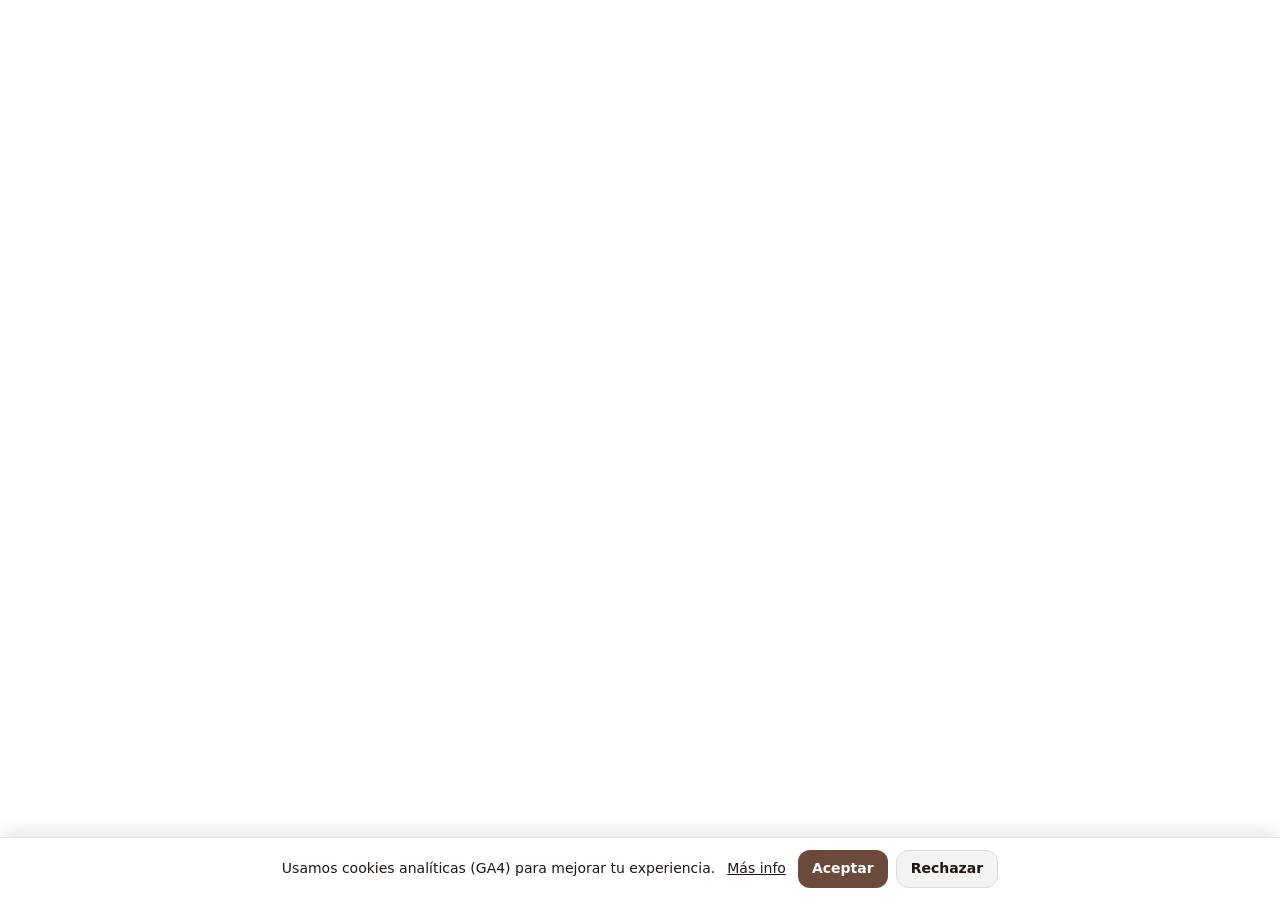
==== index.html @ db145abb "Updates" ====
<!doctype html>
<html lang="es">

<head>
  <!-- Google tag (gtag.js) + Consent Mode v2 -->
  <script>
    window.dataLayer = window.dataLayer || [];
    function gtag(){ dataLayer.push(arguments); }

    gtag('consent', 'default', {
      'ad_storage': 'denied',
      'analytics_storage': 'denied',
      'ad_user_data': 'denied',
      'ad_personalization': 'denied',
      'wait_for_update': 500
    });

    gtag('set', 'url_passthrough', true);
  </script>
  <script async src="https://www.googletagmanager.com/gtag/js?id=G-RWYJ8T2Q7V"></script>
  <script>
    gtag('js', new Date());
    gtag('config', 'G-RWYJ8T2Q7V', {
      send_page_view: true,
      debug_mode: location.hostname === 'localhost'
    });

    window.addEventListener('hashchange', () => {
      gtag('event', 'page_view', {
        page_location: location.href,
        page_title: document.title
      });
    });
  </script>

  <script src="/js/cookie-consent.js"></script>

  <script type="application/ld+json">
  {
    "@context": "https://schema.org",
    "@type": ["Organization","Person"],
    "name": "MarineraCode",
    "url": "https://marineracode.com/",
    "logo": "https://marineracode.com/logo-rectangular.png",
    "sameAs": ["https://github.com/hymako"],
    "contactPoint": [{
      "@type": "ContactPoint",
      "contactType": "customer support",
      "email": "castanocascales@gmail.com",
      "areaServed": "ES",
      "availableLanguage": ["es","en"]
    }]
  }
  </script>

  <meta charset="UTF-8" />
  <meta name="viewport" content="width=device-width, initial-scale=1" />
  <title>MarineraCode — Portfolio</title>
  <meta name="description" content="Desarrollo web y apps: landings, e-commerce, blog, eventos e inmobiliaria." />
  <meta name="theme-color" content="#A06848" />

  <!-- Favicon / PWA -->
   <link rel="canonical" href="https://marineracode.com/">
  <link rel="icon" type="image/png" sizes="32x32" href="/logo-512.png" />
  <link rel="icon" type="image/png" sizes="192x192" href="/logo-512.png" />
  <link rel="apple-touch-icon" href="/logo-512.png" />

  <!-- Open Graph -->
  <meta property="og:title" content="MarineraCode — Portfolio" />
  <meta property="og:description" content="Webs y apps modernas, con sabor murciano ;)" />
  <meta property="og:type" content="website" />
  <meta property="og:image" content="/logo-con-letras.png" />
  <meta name="twitter:card" content="summary_large_image">

  <!-- Si tenías una CSP <meta> que te rompía el HTTP, déjala fuera hasta tener HTTPS OK -->
  <link rel="preload" as="image" href="/logo-rectangular.png" />
  <script type="module" crossorigin src="/assets/index-DCSVmaI3.js"></script>
  <link rel="stylesheet" crossorigin href="/assets/index-uvWp-zcj.css">
</head>

<body class="bg-white text-neutral-900">
    <div id="root"></div>
    <div id="cookie-bar" style="
      position:fixed;left:0;right:0;bottom:0;z-index:9999;
      background:#fff; border-top:1px solid #ddd; padding:12px 16px;
      display:flex;gap:12px;justify-content:center;align-items:center;
      box-shadow:0 -6px 20px rgba(0,0,0,.06); font:14px/1.3 system-ui, sans-serif;">
      <span>Usamos cookies analíticas para mejorar tu experiencia.</span>
      <button id="cookie-accept" style="
        background:#6b4a3b;color:#fff;border:0;border-radius:12px;padding:8px 14px;font-weight:600;cursor:pointer;">
        Aceptar
      </button>
    </div>
    <script>
      (function () {
        const KEY = 'mc_consent';
        const saved = localStorage.getItem(KEY);
        const bar = document.getElementById('cookie-bar');
        if (saved === 'granted') { bar.remove(); return; }

        document.getElementById('cookie-accept').addEventListener('click', () => {
          // Actualiza Consent Mode → permite analytics
          gtag('consent', 'update', {
            'analytics_storage': 'granted',
            'ad_storage': 'denied',
            'ad_user_data': 'denied',
            'ad_personalization': 'denied'
          });
          localStorage.setItem(KEY, 'granted');
          bar.remove();
          // dispara un page_view inmediatamente tras el consentimiento
          gtag('event', 'page_view', { page_location: location.href, page_title: document.title });
        });
      })();
    </script>
</body>

</html>
---- assets/index-uvWp-zcj.css ----
/*! tailwindcss v4.1.12 | MIT License | https://tailwindcss.com */@layer properties{@supports (((-webkit-hyphens:none)) and (not (margin-trim:inline))) or ((-moz-orient:inline) and (not (color:rgb(from red r g b)))){*,:before,:after,::backdrop{--tw-rotate-x:initial;--tw-rotate-y:initial;--tw-rotate-z:initial;--tw-skew-x:initial;--tw-skew-y:initial;--tw-space-y-reverse:0;--tw-border-style:solid;--tw-gradient-position:initial;--tw-gradient-from:#0000;--tw-gradient-via:#0000;--tw-gradient-to:#0000;--tw-gradient-stops:initial;--tw-gradient-via-stops:initial;--tw-gradient-from-position:0%;--tw-gradient-via-position:50%;--tw-gradient-to-position:100%;--tw-leading:initial;--tw-font-weight:initial;--tw-shadow:0 0 #0000;--tw-shadow-color:initial;--tw-shadow-alpha:100%;--tw-inset-shadow:0 0 #0000;--tw-inset-shadow-color:initial;--tw-inset-shadow-alpha:100%;--tw-ring-color:initial;--tw-ring-shadow:0 0 #0000;--tw-inset-ring-color:initial;--tw-inset-ring-shadow:0 0 #0000;--tw-ring-inset:initial;--tw-ring-offset-width:0px;--tw-ring-offset-color:#fff;--tw-ring-offset-shadow:0 0 #0000;--tw-outline-style:solid;--tw-blur:initial;--tw-brightness:initial;--tw-contrast:initial;--tw-grayscale:initial;--tw-hue-rotate:initial;--tw-invert:initial;--tw-opacity:initial;--tw-saturate:initial;--tw-sepia:initial;--tw-drop-shadow:initial;--tw-drop-shadow-color:initial;--tw-drop-shadow-alpha:100%;--tw-drop-shadow-size:initial;--tw-backdrop-blur:initial;--tw-backdrop-brightness:initial;--tw-backdrop-contrast:initial;--tw-backdrop-grayscale:initial;--tw-backdrop-hue-rotate:initial;--tw-backdrop-invert:initial;--tw-backdrop-opacity:initial;--tw-backdrop-saturate:initial;--tw-backdrop-sepia:initial;--tw-ease:initial;--tw-scale-x:1;--tw-scale-y:1;--tw-scale-z:1}}}@layer theme{:root,:host{--font-sans:ui-sans-serif,system-ui,sans-serif,"Apple Color Emoji","Segoe UI Emoji","Segoe UI Symbol","Noto Color Emoji";--font-mono:ui-monospace,SFMono-Regular,Menlo,Monaco,Consolas,"Liberation Mono","Courier New",monospace;--color-red-700:oklch(50.5% .213 27.518);--color-green-700:oklch(52.7% .154 150.069);--color-neutral-600:oklch(43.9% 0 0);--color-neutral-700:oklch(37.1% 0 0);--color-neutral-900:oklch(20.5% 0 0);--color-black:#000;--color-white:#fff;--spacing:.25rem;--container-3xl:48rem;--container-6xl:72rem;--text-xs:.75rem;--text-xs--line-height:calc(1/.75);--text-sm:.875rem;--text-sm--line-height:calc(1.25/.875);--text-base:1rem;--text-base--line-height: 1.5 ;--text-lg:1.125rem;--text-lg--line-height:calc(1.75/1.125);--text-2xl:1.5rem;--text-2xl--line-height:calc(2/1.5);--text-3xl:1.875rem;--text-3xl--line-height: 1.2 ;--text-4xl:2.25rem;--text-4xl--line-height:calc(2.5/2.25);--text-6xl:3.75rem;--text-6xl--line-height:1;--font-weight-medium:500;--font-weight-semibold:600;--font-weight-bold:700;--font-weight-extrabold:800;--leading-tight:1.25;--leading-snug:1.375;--radius-lg:.5rem;--radius-xl:.75rem;--radius-2xl:1rem;--radius-3xl:1.5rem;--drop-shadow-lg:0 4px 4px #00000026;--ease-in:cubic-bezier(.4,0,1,1);--ease-out:cubic-bezier(0,0,.2,1);--ease-in-out:cubic-bezier(.4,0,.2,1);--animate-spin:spin 1s linear infinite;--aspect-video:16/9;--default-transition-duration:.15s;--default-transition-timing-function:cubic-bezier(.4,0,.2,1);--default-font-family:var(--font-sans);--default-mono-font-family:var(--font-mono)}}@layer base{*,:after,:before,::backdrop{box-sizing:border-box;border:0 solid;margin:0;padding:0}::file-selector-button{box-sizing:border-box;border:0 solid;margin:0;padding:0}html,:host{-webkit-text-size-adjust:100%;-moz-tab-size:4;tab-size:4;line-height:1.5;font-family:var(--default-font-family,ui-sans-serif,system-ui,sans-serif,"Apple Color Emoji","Segoe UI Emoji","Segoe UI Symbol","Noto Color Emoji");font-feature-settings:var(--default-font-feature-settings,normal);font-variation-settings:var(--default-font-variation-settings,normal);-webkit-tap-highlight-color:transparent}hr{height:0;color:inherit;border-top-width:1px}abbr:where([title]){-webkit-text-decoration:underline dotted;text-decoration:underline dotted}h1,h2,h3,h4,h5,h6{font-size:inherit;font-weight:inherit}a{color:inherit;-webkit-text-decoration:inherit;text-decoration:inherit}b,strong{font-weight:bolder}code,kbd,samp,pre{font-family:var(--default-mono-font-family,ui-monospace,SFMono-Regular,Menlo,Monaco,Consolas,"Liberation Mono","Courier New",monospace);font-feature-settings:var(--default-mono-font-feature-settings,normal);font-variation-settings:var(--default-mono-font-variation-settings,normal);font-size:1em}small{font-size:80%}sub,sup{vertical-align:baseline;font-size:75%;line-height:0;position:relative}sub{bottom:-.25em}sup{top:-.5em}table{text-indent:0;border-color:inherit;border-collapse:collapse}:-moz-focusring{outline:auto}progress{vertical-align:baseline}summary{display:list-item}ol,ul,menu{list-style:none}img,svg,video,canvas,audio,iframe,embed,object{vertical-align:middle;display:block}img,video{max-width:100%;height:auto}button,input,select,optgroup,textarea{font:inherit;font-feature-settings:inherit;font-variation-settings:inherit;letter-spacing:inherit;color:inherit;opacity:1;background-color:#0000;border-radius:0}::file-selector-button{font:inherit;font-feature-settings:inherit;font-variation-settings:inherit;letter-spacing:inherit;color:inherit;opacity:1;background-color:#0000;border-radius:0}:where(select:is([multiple],[size])) optgroup{font-weight:bolder}:where(select:is([multiple],[size])) optgroup option{padding-inline-start:20px}::file-selector-button{margin-inline-end:4px}::placeholder{opacity:1}@supports (not ((-webkit-appearance:-apple-pay-button))) or (contain-intrinsic-size:1px){::placeholder{color:currentColor}@supports (color:color-mix(in lab,red,red)){::placeholder{color:color-mix(in oklab,currentcolor 50%,transparent)}}}textarea{resize:vertical}::-webkit-search-decoration{-webkit-appearance:none}::-webkit-date-and-time-value{min-height:1lh;text-align:inherit}::-webkit-datetime-edit{display:inline-flex}::-webkit-datetime-edit-fields-wrapper{padding:0}::-webkit-datetime-edit{padding-block:0}::-webkit-datetime-edit-year-field{padding-block:0}::-webkit-datetime-edit-month-field{padding-block:0}::-webkit-datetime-edit-day-field{padding-block:0}::-webkit-datetime-edit-hour-field{padding-block:0}::-webkit-datetime-edit-minute-field{padding-block:0}::-webkit-datetime-edit-second-field{padding-block:0}::-webkit-datetime-edit-millisecond-field{padding-block:0}::-webkit-datetime-edit-meridiem-field{padding-block:0}::-webkit-calendar-picker-indicator{line-height:1}:-moz-ui-invalid{box-shadow:none}button,input:where([type=button],[type=reset],[type=submit]){-webkit-appearance:button;-moz-appearance:button;appearance:button}::file-selector-button{-webkit-appearance:button;-moz-appearance:button;appearance:button}::-webkit-inner-spin-button{height:auto}::-webkit-outer-spin-button{height:auto}[hidden]:where(:not([hidden=until-found])){display:none!important}}@layer components;@layer utilities{.pointer-events-none{pointer-events:none}.visible{visibility:visible}.sr-only{clip:rect(0,0,0,0);white-space:nowrap;border-width:0;width:1px;height:1px;margin:-1px;padding:0;position:absolute;overflow:hidden}.absolute{position:absolute}.fixed{position:fixed}.relative{position:relative}.inset-0{inset:calc(var(--spacing)*0)}.inset-x-0{inset-inline:calc(var(--spacing)*0)}.top-0{top:calc(var(--spacing)*0)}.right-3{right:calc(var(--spacing)*3)}.right-5{right:calc(var(--spacing)*5)}.bottom-2{bottom:calc(var(--spacing)*2)}.bottom-3{bottom:calc(var(--spacing)*3)}.bottom-5{bottom:calc(var(--spacing)*5)}.left-3{left:calc(var(--spacing)*3)}.z-50{z-index:50}.mx-auto{margin-inline:auto}.mt-1{margin-top:calc(var(--spacing)*1)}.mt-2{margin-top:calc(var(--spacing)*2)}.mt-3{margin-top:calc(var(--spacing)*3)}.mt-6{margin-top:calc(var(--spacing)*6)}.mt-8{margin-top:calc(var(--spacing)*8)}.mb-1{margin-bottom:calc(var(--spacing)*1)}.mb-4{margin-bottom:calc(var(--spacing)*4)}.ml-2{margin-left:calc(var(--spacing)*2)}.block{display:block}.contents{display:contents}.flex{display:flex}.grid{display:grid}.hidden{display:none}.inline{display:inline}.inline-flex{display:inline-flex}.aspect-video{aspect-ratio:var(--aspect-video)}.h-4{height:calc(var(--spacing)*4)}.h-8{height:calc(var(--spacing)*8)}.h-44{height:calc(var(--spacing)*44)}.h-48{height:calc(var(--spacing)*48)}.h-full{height:100%}.min-h-screen{min-height:100vh}.w-4{width:calc(var(--spacing)*4)}.w-auto{width:auto}.w-full{width:100%}.max-w-3xl{max-width:var(--container-3xl)}.max-w-6xl{max-width:var(--container-6xl)}.min-w-\[80\%\]{min-width:80%}.transform{transform:var(--tw-rotate-x,)var(--tw-rotate-y,)var(--tw-rotate-z,)var(--tw-skew-x,)var(--tw-skew-y,)}.animate-spin{animation:var(--animate-spin)}.resize{resize:both}.grid-cols-2{grid-template-columns:repeat(2,minmax(0,1fr))}.items-center{align-items:center}.items-start{align-items:flex-start}.justify-between{justify-content:space-between}.justify-center{justify-content:center}.gap-2{gap:calc(var(--spacing)*2)}.gap-3{gap:calc(var(--spacing)*3)}.gap-4{gap:calc(var(--spacing)*4)}.gap-6{gap:calc(var(--spacing)*6)}.gap-10{gap:calc(var(--spacing)*10)}:where(.space-y-4>:not(:last-child)){--tw-space-y-reverse:0;margin-block-start:calc(calc(var(--spacing)*4)*var(--tw-space-y-reverse));margin-block-end:calc(calc(var(--spacing)*4)*calc(1 - var(--tw-space-y-reverse)))}.overflow-hidden{overflow:hidden}.rounded-2xl{border-radius:var(--radius-2xl)}.rounded-3xl{border-radius:var(--radius-3xl)}.rounded-lg{border-radius:var(--radius-lg)}.rounded-xl{border-radius:var(--radius-xl)}.border{border-style:var(--tw-border-style);border-width:1px}.border-t{border-top-style:var(--tw-border-style);border-top-width:1px}.border-b{border-bottom-style:var(--tw-border-style);border-bottom-width:1px}.border-\[color-mix\(in_oklab\,var\(--brand-ink\)_35\%\,transparent\)\]{border-color:var(--brand-ink)}@supports (color:color-mix(in lab,red,red)){.border-\[color-mix\(in_oklab\,var\(--brand-ink\)_35\%\,transparent\)\]{border-color:color-mix(in oklab,var(--brand-ink)35%,transparent)}}.bg-\[var\(--brand-aioli\)\]{background-color:var(--brand-aioli)}.bg-\[var\(--brand-anchovy\)\]{background-color:var(--brand-anchovy)}.bg-black\/45{background-color:#00000073}@supports (color:color-mix(in lab,red,red)){.bg-black\/45{background-color:color-mix(in oklab,var(--color-black)45%,transparent)}}.bg-transparent{background-color:#0000}.bg-white{background-color:var(--color-white)}.bg-white\/70{background-color:#ffffffb3}@supports (color:color-mix(in lab,red,red)){.bg-white\/70{background-color:color-mix(in oklab,var(--color-white)70%,transparent)}}.bg-gradient-to-r{--tw-gradient-position:to right in oklab;background-image:linear-gradient(var(--tw-gradient-stops))}.bg-gradient-to-t{--tw-gradient-position:to top in oklab;background-image:linear-gradient(var(--tw-gradient-stops))}.from-\[var\(--brand-bread\)\]{--tw-gradient-from:var(--brand-bread);--tw-gradient-stops:var(--tw-gradient-via-stops,var(--tw-gradient-position),var(--tw-gradient-from)var(--tw-gradient-from-position),var(--tw-gradient-to)var(--tw-gradient-to-position))}.from-black\/45{--tw-gradient-from:#00000073}@supports (color:color-mix(in lab,red,red)){.from-black\/45{--tw-gradient-from:color-mix(in oklab,var(--color-black)45%,transparent)}}.from-black\/45{--tw-gradient-stops:var(--tw-gradient-via-stops,var(--tw-gradient-position),var(--tw-gradient-from)var(--tw-gradient-from-position),var(--tw-gradient-to)var(--tw-gradient-to-position))}.via-black\/15{--tw-gradient-via:#00000026}@supports (color:color-mix(in lab,red,red)){.via-black\/15{--tw-gradient-via:color-mix(in oklab,var(--color-black)15%,transparent)}}.via-black\/15{--tw-gradient-via-stops:var(--tw-gradient-position),var(--tw-gradient-from)var(--tw-gradient-from-position),var(--tw-gradient-via)var(--tw-gradient-via-position),var(--tw-gradient-to)var(--tw-gradient-to-position);--tw-gradient-stops:var(--tw-gradient-via-stops)}.to-\[var\(--brand-anchovy\)\]{--tw-gradient-to:var(--brand-anchovy);--tw-gradient-stops:var(--tw-gradient-via-stops,var(--tw-gradient-position),var(--tw-gradient-from)var(--tw-gradient-from-position),var(--tw-gradient-to)var(--tw-gradient-to-position))}.to-transparent{--tw-gradient-to:transparent;--tw-gradient-stops:var(--tw-gradient-via-stops,var(--tw-gradient-position),var(--tw-gradient-from)var(--tw-gradient-from-position),var(--tw-gradient-to)var(--tw-gradient-to-position))}.bg-clip-text{-webkit-background-clip:text;background-clip:text}.object-contain{object-fit:contain}.object-cover{object-fit:cover}.p-4{padding:calc(var(--spacing)*4)}.p-5{padding:calc(var(--spacing)*5)}.px-2{padding-inline:calc(var(--spacing)*2)}.px-3{padding-inline:calc(var(--spacing)*3)}.px-4{padding-inline:calc(var(--spacing)*4)}.px-5{padding-inline:calc(var(--spacing)*5)}.py-1{padding-block:calc(var(--spacing)*1)}.py-1\.5{padding-block:calc(var(--spacing)*1.5)}.py-2{padding-block:calc(var(--spacing)*2)}.py-3{padding-block:calc(var(--spacing)*3)}.py-8{padding-block:calc(var(--spacing)*8)}.py-10{padding-block:calc(var(--spacing)*10)}.py-16{padding-block:calc(var(--spacing)*16)}.pt-28{padding-top:calc(var(--spacing)*28)}.pb-16{padding-bottom:calc(var(--spacing)*16)}.text-2xl{font-size:var(--text-2xl);line-height:var(--tw-leading,var(--text-2xl--line-height))}.text-3xl{font-size:var(--text-3xl);line-height:var(--tw-leading,var(--text-3xl--line-height))}.text-4xl{font-size:var(--text-4xl);line-height:var(--tw-leading,var(--text-4xl--line-height))}.text-base{font-size:var(--text-base);line-height:var(--tw-leading,var(--text-base--line-height))}.text-lg{font-size:var(--text-lg);line-height:var(--tw-leading,var(--text-lg--line-height))}.text-sm{font-size:var(--text-sm);line-height:var(--tw-leading,var(--text-sm--line-height))}.text-xs{font-size:var(--text-xs);line-height:var(--tw-leading,var(--text-xs--line-height))}.text-\[11px\]{font-size:11px}.leading-snug{--tw-leading:var(--leading-snug);line-height:var(--leading-snug)}.leading-tight{--tw-leading:var(--leading-tight);line-height:var(--leading-tight)}.font-bold{--tw-font-weight:var(--font-weight-bold);font-weight:var(--font-weight-bold)}.font-extrabold{--tw-font-weight:var(--font-weight-extrabold);font-weight:var(--font-weight-extrabold)}.font-medium{--tw-font-weight:var(--font-weight-medium);font-weight:var(--font-weight-medium)}.font-semibold{--tw-font-weight:var(--font-weight-semibold);font-weight:var(--font-weight-semibold)}.text-\[var\(--brand-ink\)\]{color:var(--brand-ink)}.text-green-700{color:var(--color-green-700)}.text-neutral-600{color:var(--color-neutral-600)}.text-neutral-700{color:var(--color-neutral-700)}.text-neutral-900{color:var(--color-neutral-900)}.text-red-700{color:var(--color-red-700)}.text-transparent{color:#0000}.text-white{color:var(--color-white)}.underline{text-decoration-line:underline}.opacity-0{opacity:0}.opacity-90{opacity:.9}.shadow-lg{--tw-shadow:0 10px 15px -3px var(--tw-shadow-color,#0000001a),0 4px 6px -4px var(--tw-shadow-color,#0000001a);box-shadow:var(--tw-inset-shadow),var(--tw-inset-ring-shadow),var(--tw-ring-offset-shadow),var(--tw-ring-shadow),var(--tw-shadow)}.outline{outline-style:var(--tw-outline-style);outline-width:1px}.blur{--tw-blur:blur(8px);filter:var(--tw-blur,)var(--tw-brightness,)var(--tw-contrast,)var(--tw-grayscale,)var(--tw-hue-rotate,)var(--tw-invert,)var(--tw-saturate,)var(--tw-sepia,)var(--tw-drop-shadow,)}.drop-shadow{--tw-drop-shadow-size:drop-shadow(0 1px 2px var(--tw-drop-shadow-color,#0000001a))drop-shadow(0 1px 1px var(--tw-drop-shadow-color,#0000000f));--tw-drop-shadow:drop-shadow(0 1px 2px #0000001a)drop-shadow(0 1px 1px #0000000f);filter:var(--tw-blur,)var(--tw-brightness,)var(--tw-contrast,)var(--tw-grayscale,)var(--tw-hue-rotate,)var(--tw-invert,)var(--tw-saturate,)var(--tw-sepia,)var(--tw-drop-shadow,)}.drop-shadow-lg{--tw-drop-shadow-size:drop-shadow(0 4px 4px var(--tw-drop-shadow-color,#00000026));--tw-drop-shadow:drop-shadow(var(--drop-shadow-lg));filter:var(--tw-blur,)var(--tw-brightness,)var(--tw-contrast,)var(--tw-grayscale,)var(--tw-hue-rotate,)var(--tw-invert,)var(--tw-saturate,)var(--tw-sepia,)var(--tw-drop-shadow,)}.filter{filter:var(--tw-blur,)var(--tw-brightness,)var(--tw-contrast,)var(--tw-grayscale,)var(--tw-hue-rotate,)var(--tw-invert,)var(--tw-saturate,)var(--tw-sepia,)var(--tw-drop-shadow,)}.backdrop-blur{--tw-backdrop-blur:blur(8px);-webkit-backdrop-filter:var(--tw-backdrop-blur,)var(--tw-backdrop-brightness,)var(--tw-backdrop-contrast,)var(--tw-backdrop-grayscale,)var(--tw-backdrop-hue-rotate,)var(--tw-backdrop-invert,)var(--tw-backdrop-opacity,)var(--tw-backdrop-saturate,)var(--tw-backdrop-sepia,);backdrop-filter:var(--tw-backdrop-blur,)var(--tw-backdrop-brightness,)var(--tw-backdrop-contrast,)var(--tw-backdrop-grayscale,)var(--tw-backdrop-hue-rotate,)var(--tw-backdrop-invert,)var(--tw-backdrop-opacity,)var(--tw-backdrop-saturate,)var(--tw-backdrop-sepia,)}.transition{transition-property:color,background-color,border-color,outline-color,text-decoration-color,fill,stroke,--tw-gradient-from,--tw-gradient-via,--tw-gradient-to,opacity,box-shadow,transform,translate,scale,rotate,filter,-webkit-backdrop-filter,backdrop-filter,display,visibility,content-visibility,overlay,pointer-events;transition-timing-function:var(--tw-ease,var(--default-transition-timing-function));transition-duration:var(--tw-duration,var(--default-transition-duration))}.transition\!{transition-property:color,background-color,border-color,outline-color,text-decoration-color,fill,stroke,--tw-gradient-from,--tw-gradient-via,--tw-gradient-to,opacity,box-shadow,transform,translate,scale,rotate,filter,-webkit-backdrop-filter,backdrop-filter,display,visibility,content-visibility,overlay,pointer-events!important;transition-timing-function:var(--tw-ease,var(--default-transition-timing-function))!important;transition-duration:var(--tw-duration,var(--default-transition-duration))!important}.transition-transform{transition-property:transform,translate,scale,rotate;transition-timing-function:var(--tw-ease,var(--default-transition-timing-function));transition-duration:var(--tw-duration,var(--default-transition-duration))}.ease-in{--tw-ease:var(--ease-in);transition-timing-function:var(--ease-in)}.ease-in-out{--tw-ease:var(--ease-in-out);transition-timing-function:var(--ease-in-out)}.ease-out{--tw-ease:var(--ease-out);transition-timing-function:var(--ease-out)}.select-none{-webkit-user-select:none;user-select:none}@media (hover:hover){.group-hover\:opacity-100:is(:where(.group):hover *){opacity:1}.hover\:scale-105:hover{--tw-scale-x:105%;--tw-scale-y:105%;--tw-scale-z:105%;scale:var(--tw-scale-x)var(--tw-scale-y)}.hover\:bg-\[color-mix\(in_oklab\,var\(--brand-aioli\)_35\%\,transparent\)\]:hover{background-color:var(--brand-aioli)}@supports (color:color-mix(in lab,red,red)){.hover\:bg-\[color-mix\(in_oklab\,var\(--brand-aioli\)_35\%\,transparent\)\]:hover{background-color:color-mix(in oklab,var(--brand-aioli)35%,transparent)}}.hover\:opacity-70:hover{opacity:.7}.hover\:opacity-90:hover{opacity:.9}}.focus\:ring-2:focus{--tw-ring-shadow:var(--tw-ring-inset,)0 0 0 calc(2px + var(--tw-ring-offset-width))var(--tw-ring-color,currentcolor);box-shadow:var(--tw-inset-shadow),var(--tw-inset-ring-shadow),var(--tw-ring-offset-shadow),var(--tw-ring-shadow),var(--tw-shadow)}.focus\:ring-\[var\(--brand-anchovy\)\]:focus{--tw-ring-color:var(--brand-anchovy)}.focus\:outline-none:focus{--tw-outline-style:none;outline-style:none}.focus-visible\:ring-2:focus-visible{--tw-ring-shadow:var(--tw-ring-inset,)0 0 0 calc(2px + var(--tw-ring-offset-width))var(--tw-ring-color,currentcolor);box-shadow:var(--tw-inset-shadow),var(--tw-inset-ring-shadow),var(--tw-ring-offset-shadow),var(--tw-ring-shadow),var(--tw-shadow)}.focus-visible\:ring-\[var\(--brand-anchovy\)\]:focus-visible{--tw-ring-color:var(--brand-anchovy)}.focus-visible\:ring-\[var\(--brand-ink\)\]:focus-visible{--tw-ring-color:var(--brand-ink)}.focus-visible\:ring-offset-2:focus-visible{--tw-ring-offset-width:2px;--tw-ring-offset-shadow:var(--tw-ring-inset,)0 0 0 var(--tw-ring-offset-width)var(--tw-ring-offset-color)}.focus-visible\:outline-none:focus-visible{--tw-outline-style:none;outline-style:none}@media (min-width:40rem){.sm\:min-w-\[50\%\]{min-width:50%}.sm\:grid-cols-2{grid-template-columns:repeat(2,minmax(0,1fr))}}@media (min-width:48rem){.md\:flex{display:flex}.md\:min-w-\[33\%\]{min-width:33%}.md\:grid-cols-2{grid-template-columns:repeat(2,minmax(0,1fr))}.md\:grid-cols-3{grid-template-columns:repeat(3,minmax(0,1fr))}.md\:grid-cols-4{grid-template-columns:repeat(4,minmax(0,1fr))}.md\:text-4xl{font-size:var(--text-4xl);line-height:var(--tw-leading,var(--text-4xl--line-height))}.md\:text-6xl{font-size:var(--text-6xl);line-height:var(--tw-leading,var(--text-6xl--line-height))}}}@media (prefers-reduced-motion:reduce){*{scroll-behavior:auto!important;transition-duration:.001ms!important;animation-duration:.001ms!important;animation-iteration-count:1!important}}:root{--brand-ink:#584038;--brand-anchovy:#a06848;--brand-bread:#f8c068;--brand-aioli:#f8e8b0;--card-ease:cubic-bezier(.2,.85,.2,1)}.hero-gradient{background:radial-gradient(900px 500px at 15% -10%,var(--brand-bread),transparent),radial-gradient(900px 500px at 85% -20%,var(--brand-anchovy),transparent)}@supports (color:color-mix(in lab,red,red)){.hero-gradient{background:radial-gradient(900px 500px at 15% -10%,color-mix(in oklab,var(--brand-bread)18%,transparent),transparent),radial-gradient(900px 500px at 85% -20%,color-mix(in oklab,var(--brand-anchovy)14%,transparent),transparent)}}.perspective-1200{perspective:1200px}.card-hover-raise:hover{transform:translateY(-2px);box-shadow:0 12px 30px #00000014}.card-viewport{perspective:1200px}.card-inner{width:100%;height:100%;transform-style:preserve-3d;will-change:transform;transition:transform .6s cubic-bezier(.2,.85,.2,1);position:relative}.card[data-flipped=true] .card-inner{transform:rotateY(180deg)}.card-face{backface-visibility:hidden;position:absolute;top:0;right:0;bottom:0;left:0}.card-face.front{transform:rotateY(0)}.card-face.back{transform:rotateY(180deg)}.card-shine:after{content:"";transition:transform .8s var(--card-ease);pointer-events:none;background:linear-gradient(120deg,#0000 40%,#ffffff26,#0000 60%);position:absolute;top:-20%;right:-20%;bottom:-20%;left:-20%;transform:translate(-60%)}.card-3d:hover .card-shine:after{transform:translate(10%)}.card-glass{-webkit-backdrop-filter:blur(10px);backdrop-filter:blur(10px);border-color:var(--brand-ink);background:#ffffffb3}@supports (color:color-mix(in lab,red,red)){.card-glass{border-color:color-mix(in oklab,var(--brand-ink)20%,transparent)}}html,body,#root{height:100%}@property --tw-rotate-x{syntax:"*";inherits:false}@property --tw-rotate-y{syntax:"*";inherits:false}@property --tw-rotate-z{syntax:"*";inherits:false}@property --tw-skew-x{syntax:"*";inherits:false}@property --tw-skew-y{syntax:"*";inherits:false}@property --tw-space-y-reverse{syntax:"*";inherits:false;initial-value:0}@property --tw-border-style{syntax:"*";inherits:false;initial-value:solid}@property --tw-gradient-position{syntax:"*";inherits:false}@property --tw-gradient-from{syntax:"<color>";inherits:false;initial-value:#0000}@property --tw-gradient-via{syntax:"<color>";inherits:false;initial-value:#0000}@property --tw-gradient-to{syntax:"<color>";inherits:false;initial-value:#0000}@property --tw-gradient-stops{syntax:"*";inherits:false}@property --tw-gradient-via-stops{syntax:"*";inherits:false}@property --tw-gradient-from-position{syntax:"<length-percentage>";inherits:false;initial-value:0%}@property --tw-gradient-via-position{syntax:"<length-percentage>";inherits:false;initial-value:50%}@property --tw-gradient-to-position{syntax:"<length-percentage>";inherits:false;initial-value:100%}@property --tw-leading{syntax:"*";inherits:false}@property --tw-font-weight{syntax:"*";inherits:false}@property --tw-shadow{syntax:"*";inherits:false;initial-value:0 0 #0000}@property --tw-shadow-color{syntax:"*";inherits:false}@property --tw-shadow-alpha{syntax:"<percentage>";inherits:false;initial-value:100%}@property --tw-inset-shadow{syntax:"*";inherits:false;initial-value:0 0 #0000}@property --tw-inset-shadow-color{syntax:"*";inherits:false}@property --tw-inset-shadow-alpha{syntax:"<percentage>";inherits:false;initial-value:100%}@property --tw-ring-color{syntax:"*";inherits:false}@property --tw-ring-shadow{syntax:"*";inherits:false;initial-value:0 0 #0000}@property --tw-inset-ring-color{syntax:"*";inherits:false}@property --tw-inset-ring-shadow{syntax:"*";inherits:false;initial-value:0 0 #0000}@property --tw-ring-inset{syntax:"*";inherits:false}@property --tw-ring-offset-width{syntax:"<length>";inherits:false;initial-value:0}@property --tw-ring-offset-color{syntax:"*";inherits:false;initial-value:#fff}@property --tw-ring-offset-shadow{syntax:"*";inherits:false;initial-value:0 0 #0000}@property --tw-outline-style{syntax:"*";inherits:false;initial-value:solid}@property --tw-blur{syntax:"*";inherits:false}@property --tw-brightness{syntax:"*";inherits:false}@property --tw-contrast{syntax:"*";inherits:false}@property --tw-grayscale{syntax:"*";inherits:false}@property --tw-hue-rotate{syntax:"*";inherits:false}@property --tw-invert{syntax:"*";inherits:false}@property --tw-opacity{syntax:"*";inherits:false}@property --tw-saturate{syntax:"*";inherits:false}@property --tw-sepia{syntax:"*";inherits:false}@property --tw-drop-shadow{syntax:"*";inherits:false}@property --tw-drop-shadow-color{syntax:"*";inherits:false}@property --tw-drop-shadow-alpha{syntax:"<percentage>";inherits:false;initial-value:100%}@property --tw-drop-shadow-size{syntax:"*";inherits:false}@property --tw-backdrop-blur{syntax:"*";inherits:false}@property --tw-backdrop-brightness{syntax:"*";inherits:false}@property --tw-backdrop-contrast{syntax:"*";inherits:false}@property --tw-backdrop-grayscale{syntax:"*";inherits:false}@property --tw-backdrop-hue-rotate{syntax:"*";inherits:false}@property --tw-backdrop-invert{syntax:"*";inherits:false}@property --tw-backdrop-opacity{syntax:"*";inherits:false}@property --tw-backdrop-saturate{syntax:"*";inherits:false}@property --tw-backdrop-sepia{syntax:"*";inherits:false}@property --tw-ease{syntax:"*";inherits:false}@property --tw-scale-x{syntax:"*";inherits:false;initial-value:1}@property --tw-scale-y{syntax:"*";inherits:false;initial-value:1}@property --tw-scale-z{syntax:"*";inherits:false;initial-value:1}@keyframes spin{to{transform:rotate(360deg)}}
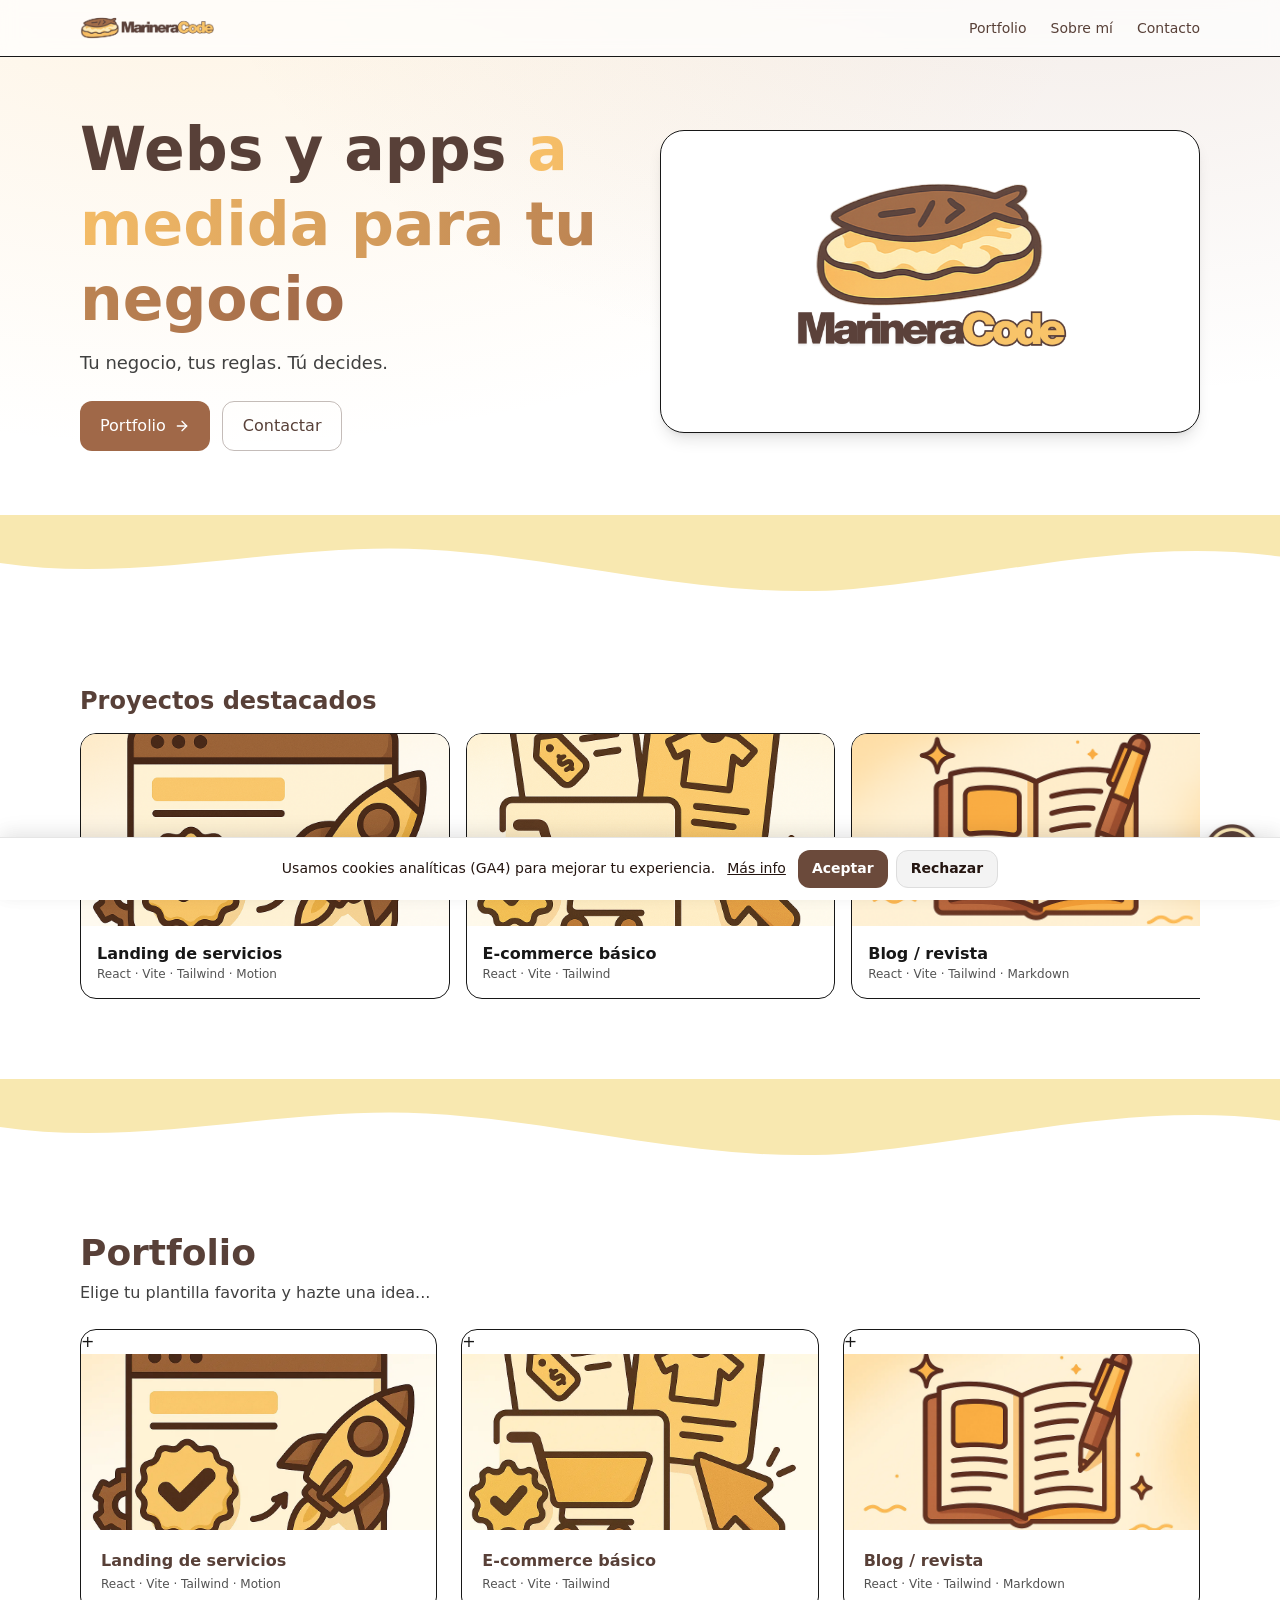
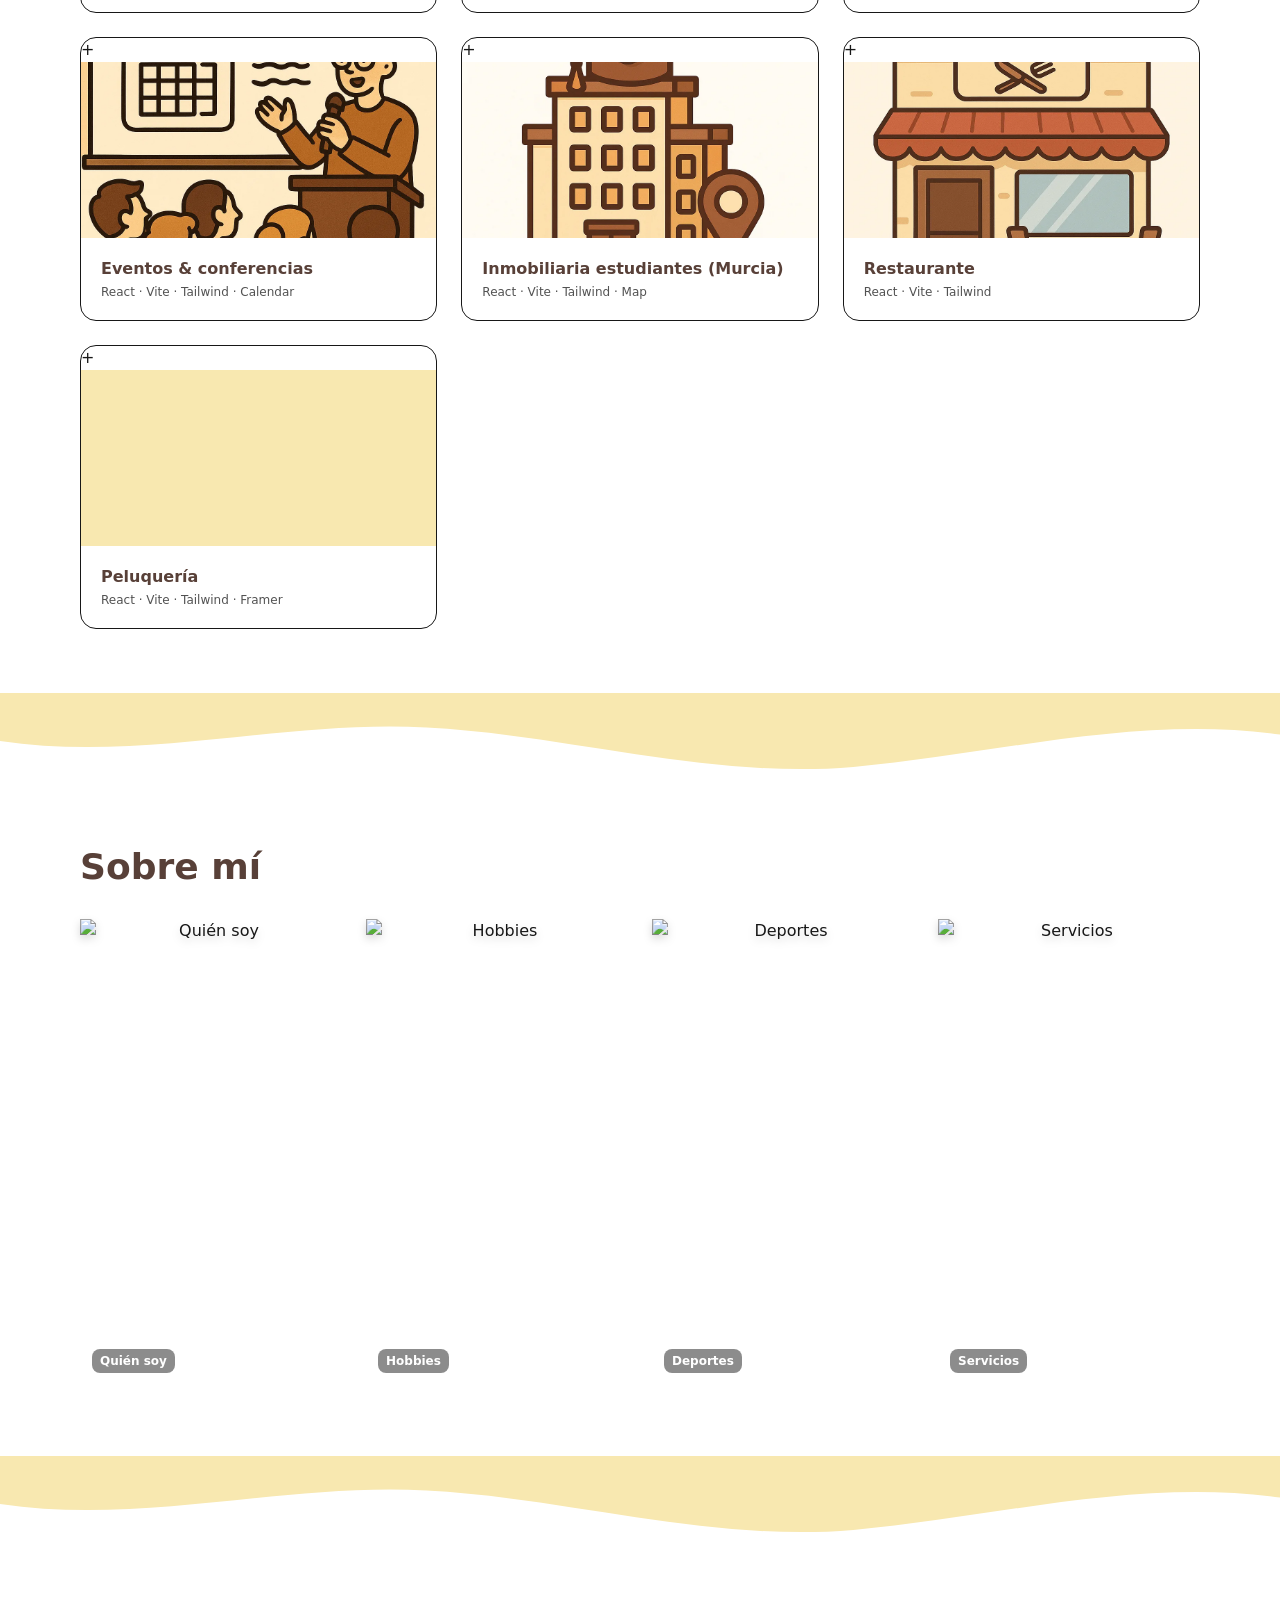
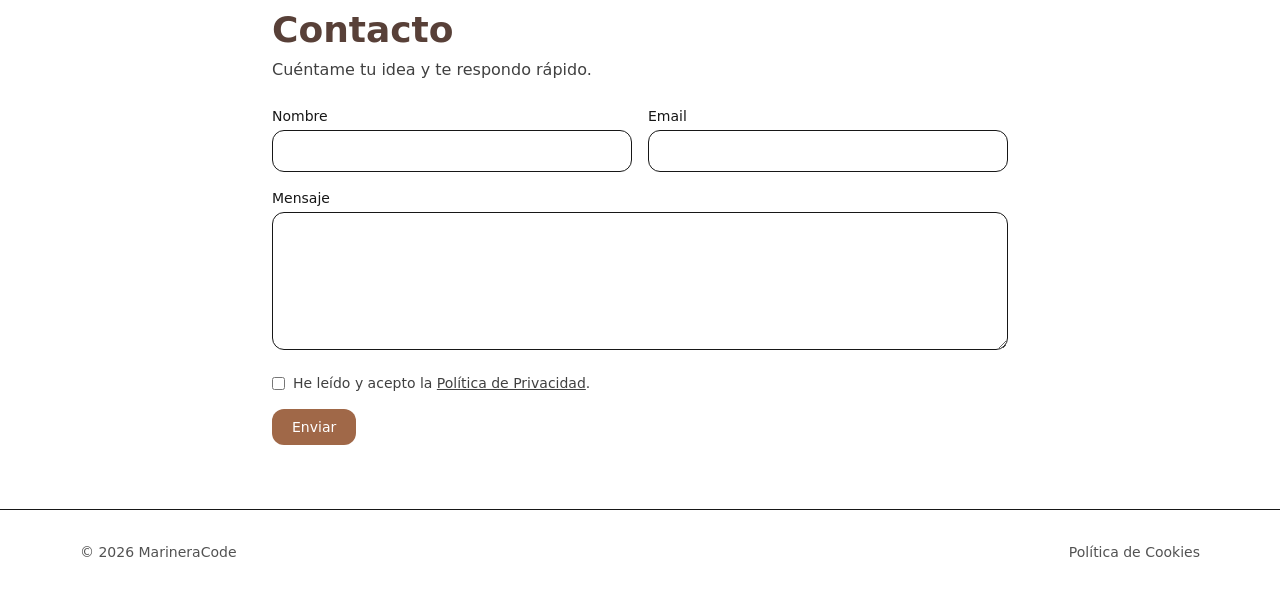
==== commit b5ca2766: "Updates" ====
--- a/index.html
+++ b/index.html
@@ -33,7 +33,19 @@
     });
   </script>
 
-  <script src="/js/cookie-consent.js"></script>
+  <script>window.base = "/";</script>
+
+  <script>
+    (function () {
+      var v = '2025-09-12-1'; // súbelo al cambiar el archivo
+      var s = document.createElement('script');
+      s.src = '/js/cookie-consent.v2.js?v=' + v;
+      s.defer = true;
+      document.head.appendChild(s);
+    })();
+  </script>
+
+  <script src="/js/cookie-consent.v2.js"></script>
 
   <script type="application/ld+json">
   {
@@ -75,8 +87,8 @@
   <!-- Si tenías una CSP <meta> que te rompía el HTTP, déjala fuera hasta tener HTTPS OK -->
   <link rel="preload" as="image" href="/logo-rectangular.png" /> 
-  <script type="module" crossorigin src="/assets/index-DCSVmaI3.js"></script>
-  <link rel="stylesheet" crossorigin href="/assets/index-uvWp-zcj.css">
+  <script type="module" crossorigin src="/assets/index-SJ6uSYz9.js"></script>
+  <link rel="stylesheet" crossorigin href="/assets/index-Y41HvGXp.css">
 </head>
 
 <body class="bg-white text-neutral-900">
--- a/assets/index-Y41HvGXp.css
+++ b/assets/index-Y41HvGXp.css
@@ -0,0 +1 @@
+/*! tailwindcss v4.1.12 | MIT License | https://tailwindcss.com */@layer properties{@supports (((-webkit-hyphens:none)) and (not (margin-trim:inline))) or ((-moz-orient:inline) and (not (color:rgb(from red r g b)))){*,:before,:after,::backdrop{--tw-rotate-x:initial;--tw-rotate-y:initial;--tw-rotate-z:initial;--tw-skew-x:initial;--tw-skew-y:initial;--tw-space-y-reverse:0;--tw-border-style:solid;--tw-gradient-position:initial;--tw-gradient-from:#0000;--tw-gradient-via:#0000;--tw-gradient-to:#0000;--tw-gradient-stops:initial;--tw-gradient-via-stops:initial;--tw-gradient-from-position:0%;--tw-gradient-via-position:50%;--tw-gradient-to-position:100%;--tw-leading:initial;--tw-font-weight:initial;--tw-shadow:0 0 #0000;--tw-shadow-color:initial;--tw-shadow-alpha:100%;--tw-inset-shadow:0 0 #0000;--tw-inset-shadow-color:initial;--tw-inset-shadow-alpha:100%;--tw-ring-color:initial;--tw-ring-shadow:0 0 #0000;--tw-inset-ring-color:initial;--tw-inset-ring-shadow:0 0 #0000;--tw-ring-inset:initial;--tw-ring-offset-width:0px;--tw-ring-offset-color:#fff;--tw-ring-offset-shadow:0 0 #0000;--tw-outline-style:solid;--tw-blur:initial;--tw-brightness:initial;--tw-contrast:initial;--tw-grayscale:initial;--tw-hue-rotate:initial;--tw-invert:initial;--tw-opacity:initial;--tw-saturate:initial;--tw-sepia:initial;--tw-drop-shadow:initial;--tw-drop-shadow-color:initial;--tw-drop-shadow-alpha:100%;--tw-drop-shadow-size:initial;--tw-backdrop-blur:initial;--tw-backdrop-brightness:initial;--tw-backdrop-contrast:initial;--tw-backdrop-grayscale:initial;--tw-backdrop-hue-rotate:initial;--tw-backdrop-invert:initial;--tw-backdrop-opacity:initial;--tw-backdrop-saturate:initial;--tw-backdrop-sepia:initial;--tw-ease:initial;--tw-scale-x:1;--tw-scale-y:1;--tw-scale-z:1}}}@layer theme{:root,:host{--font-sans:ui-sans-serif,system-ui,sans-serif,"Apple Color Emoji","Segoe UI Emoji","Segoe UI Symbol","Noto Color Emoji";--font-mono:ui-monospace,SFMono-Regular,Menlo,Monaco,Consolas,"Liberation Mono","Courier New",monospace;--color-red-700:oklch(50.5% .213 27.518);--color-green-700:oklch(52.7% .154 150.069);--color-neutral-600:oklch(43.9% 0 0);--color-neutral-700:oklch(37.1% 0 0);--color-neutral-900:oklch(20.5% 0 0);--color-black:#000;--color-white:#fff;--spacing:.25rem;--container-3xl:48rem;--container-6xl:72rem;--text-xs:.75rem;--text-xs--line-height:calc(1/.75);--text-sm:.875rem;--text-sm--line-height:calc(1.25/.875);--text-base:1rem;--text-base--line-height: 1.5 ;--text-lg:1.125rem;--text-lg--line-height:calc(1.75/1.125);--text-2xl:1.5rem;--text-2xl--line-height:calc(2/1.5);--text-3xl:1.875rem;--text-3xl--line-height: 1.2 ;--text-4xl:2.25rem;--text-4xl--line-height:calc(2.5/2.25);--text-6xl:3.75rem;--text-6xl--line-height:1;--font-weight-medium:500;--font-weight-semibold:600;--font-weight-bold:700;--font-weight-extrabold:800;--leading-tight:1.25;--leading-snug:1.375;--radius-lg:.5rem;--radius-xl:.75rem;--radius-2xl:1rem;--radius-3xl:1.5rem;--drop-shadow-lg:0 4px 4px #00000026;--ease-in:cubic-bezier(.4,0,1,1);--ease-out:cubic-bezier(0,0,.2,1);--ease-in-out:cubic-bezier(.4,0,.2,1);--animate-spin:spin 1s linear infinite;--aspect-video:16/9;--default-transition-duration:.15s;--default-transition-timing-function:cubic-bezier(.4,0,.2,1);--default-font-family:var(--font-sans);--default-mono-font-family:var(--font-mono)}}@layer base{*,:after,:before,::backdrop{box-sizing:border-box;border:0 solid;margin:0;padding:0}::file-selector-button{box-sizing:border-box;border:0 solid;margin:0;padding:0}html,:host{-webkit-text-size-adjust:100%;-moz-tab-size:4;tab-size:4;line-height:1.5;font-family:var(--default-font-family,ui-sans-serif,system-ui,sans-serif,"Apple Color Emoji","Segoe UI Emoji","Segoe UI Symbol","Noto Color Emoji");font-feature-settings:var(--default-font-feature-settings,normal);font-variation-settings:var(--default-font-variation-settings,normal);-webkit-tap-highlight-color:transparent}hr{height:0;color:inherit;border-top-width:1px}abbr:where([title]){-webkit-text-decoration:underline dotted;text-decoration:underline dotted}h1,h2,h3,h4,h5,h6{font-size:inherit;font-weight:inherit}a{color:inherit;-webkit-text-decoration:inherit;text-decoration:inherit}b,strong{font-weight:bolder}code,kbd,samp,pre{font-family:var(--default-mono-font-family,ui-monospace,SFMono-Regular,Menlo,Monaco,Consolas,"Liberation Mono","Courier New",monospace);font-feature-settings:var(--default-mono-font-feature-settings,normal);font-variation-settings:var(--default-mono-font-variation-settings,normal);font-size:1em}small{font-size:80%}sub,sup{vertical-align:baseline;font-size:75%;line-height:0;position:relative}sub{bottom:-.25em}sup{top:-.5em}table{text-indent:0;border-color:inherit;border-collapse:collapse}:-moz-focusring{outline:auto}progress{vertical-align:baseline}summary{display:list-item}ol,ul,menu{list-style:none}img,svg,video,canvas,audio,iframe,embed,object{vertical-align:middle;display:block}img,video{max-width:100%;height:auto}button,input,select,optgroup,textarea{font:inherit;font-feature-settings:inherit;font-variation-settings:inherit;letter-spacing:inherit;color:inherit;opacity:1;background-color:#0000;border-radius:0}::file-selector-button{font:inherit;font-feature-settings:inherit;font-variation-settings:inherit;letter-spacing:inherit;color:inherit;opacity:1;background-color:#0000;border-radius:0}:where(select:is([multiple],[size])) optgroup{font-weight:bolder}:where(select:is([multiple],[size])) optgroup option{padding-inline-start:20px}::file-selector-button{margin-inline-end:4px}::placeholder{opacity:1}@supports (not ((-webkit-appearance:-apple-pay-button))) or (contain-intrinsic-size:1px){::placeholder{color:currentColor}@supports (color:color-mix(in lab,red,red)){::placeholder{color:color-mix(in oklab,currentcolor 50%,transparent)}}}textarea{resize:vertical}::-webkit-search-decoration{-webkit-appearance:none}::-webkit-date-and-time-value{min-height:1lh;text-align:inherit}::-webkit-datetime-edit{display:inline-flex}::-webkit-datetime-edit-fields-wrapper{padding:0}::-webkit-datetime-edit{padding-block:0}::-webkit-datetime-edit-year-field{padding-block:0}::-webkit-datetime-edit-month-field{padding-block:0}::-webkit-datetime-edit-day-field{padding-block:0}::-webkit-datetime-edit-hour-field{padding-block:0}::-webkit-datetime-edit-minute-field{padding-block:0}::-webkit-datetime-edit-second-field{padding-block:0}::-webkit-datetime-edit-millisecond-field{padding-block:0}::-webkit-datetime-edit-meridiem-field{padding-block:0}::-webkit-calendar-picker-indicator{line-height:1}:-moz-ui-invalid{box-shadow:none}button,input:where([type=button],[type=reset],[type=submit]){-webkit-appearance:button;-moz-appearance:button;appearance:button}::file-selector-button{-webkit-appearance:button;-moz-appearance:button;appearance:button}::-webkit-inner-spin-button{height:auto}::-webkit-outer-spin-button{height:auto}[hidden]:where(:not([hidden=until-found])){display:none!important}}@layer components;@layer utilities{.pointer-events-none{pointer-events:none}.visible{visibility:visible}.sr-only{clip:rect(0,0,0,0);white-space:nowrap;border-width:0;width:1px;height:1px;margin:-1px;padding:0;position:absolute;overflow:hidden}.absolute{position:absolute}.fixed{position:fixed}.relative{position:relative}.inset-0{inset:calc(var(--spacing)*0)}.inset-x-0{inset-inline:calc(var(--spacing)*0)}.top-0{top:calc(var(--spacing)*0)}.right-3{right:calc(var(--spacing)*3)}.right-5{right:calc(var(--spacing)*5)}.bottom-2{bottom:calc(var(--spacing)*2)}.bottom-3{bottom:calc(var(--spacing)*3)}.bottom-5{bottom:calc(var(--spacing)*5)}.left-3{left:calc(var(--spacing)*3)}.z-50{z-index:50}.mx-auto{margin-inline:auto}.mt-1{margin-top:calc(var(--spacing)*1)}.mt-2{margin-top:calc(var(--spacing)*2)}.mt-3{margin-top:calc(var(--spacing)*3)}.mt-6{margin-top:calc(var(--spacing)*6)}.mt-8{margin-top:calc(var(--spacing)*8)}.mb-1{margin-bottom:calc(var(--spacing)*1)}.mb-4{margin-bottom:calc(var(--spacing)*4)}.ml-2{margin-left:calc(var(--spacing)*2)}.block{display:block}.contents{display:contents}.flex{display:flex}.grid{display:grid}.hidden{display:none}.inline{display:inline}.inline-flex{display:inline-flex}.aspect-video{aspect-ratio:var(--aspect-video)}.h-4{height:calc(var(--spacing)*4)}.h-8{height:calc(var(--spacing)*8)}.h-44{height:calc(var(--spacing)*44)}.h-48{height:calc(var(--spacing)*48)}.h-full{height:100%}.min-h-screen{min-height:100vh}.w-4{width:calc(var(--spacing)*4)}.w-auto{width:auto}.w-full{width:100%}.max-w-3xl{max-width:var(--container-3xl)}.max-w-6xl{max-width:var(--container-6xl)}.min-w-\[80\%\]{min-width:80%}.transform{transform:var(--tw-rotate-x,)var(--tw-rotate-y,)var(--tw-rotate-z,)var(--tw-skew-x,)var(--tw-skew-y,)}.animate-spin{animation:var(--animate-spin)}.resize{resize:both}.grid-cols-2{grid-template-columns:repeat(2,minmax(0,1fr))}.items-center{align-items:center}.items-start{align-items:flex-start}.justify-between{justify-content:space-between}.justify-center{justify-content:center}.gap-2{gap:calc(var(--spacing)*2)}.gap-3{gap:calc(var(--spacing)*3)}.gap-4{gap:calc(var(--spacing)*4)}.gap-6{gap:calc(var(--spacing)*6)}.gap-10{gap:calc(var(--spacing)*10)}:where(.space-y-4>:not(:last-child)){--tw-space-y-reverse:0;margin-block-start:calc(calc(var(--spacing)*4)*var(--tw-space-y-reverse));margin-block-end:calc(calc(var(--spacing)*4)*calc(1 - var(--tw-space-y-reverse)))}.overflow-hidden{overflow:hidden}.rounded-2xl{border-radius:var(--radius-2xl)}.rounded-3xl{border-radius:var(--radius-3xl)}.rounded-lg{border-radius:var(--radius-lg)}.rounded-xl{border-radius:var(--radius-xl)}.border{border-style:var(--tw-border-style);border-width:1px}.border-t{border-top-style:var(--tw-border-style);border-top-width:1px}.border-b{border-bottom-style:var(--tw-border-style);border-bottom-width:1px}.border-\[color-mix\(in_oklab\,var\(--brand-ink\)_35\%\,transparent\)\]{border-color:var(--brand-ink)}@supports (color:color-mix(in lab,red,red)){.border-\[color-mix\(in_oklab\,var\(--brand-ink\)_35\%\,transparent\)\]{border-color:color-mix(in oklab,var(--brand-ink)35%,transparent)}}.bg-\[var\(--brand-aioli\)\]{background-color:var(--brand-aioli)}.bg-\[var\(--brand-anchovy\)\]{background-color:var(--brand-anchovy)}.bg-black\/45{background-color:#00000073}@supports (color:color-mix(in lab,red,red)){.bg-black\/45{background-color:color-mix(in oklab,var(--color-black)45%,transparent)}}.bg-transparent{background-color:#0000}.bg-white{background-color:var(--color-white)}.bg-white\/70{background-color:#ffffffb3}@supports (color:color-mix(in lab,red,red)){.bg-white\/70{background-color:color-mix(in oklab,var(--color-white)70%,transparent)}}.bg-gradient-to-r{--tw-gradient-position:to right in oklab;background-image:linear-gradient(var(--tw-gradient-stops))}.bg-gradient-to-t{--tw-gradient-position:to top in oklab;background-image:linear-gradient(var(--tw-gradient-stops))}.from-\[var\(--brand-bread\)\]{--tw-gradient-from:var(--brand-bread);--tw-gradient-stops:var(--tw-gradient-via-stops,var(--tw-gradient-position),var(--tw-gradient-from)var(--tw-gradient-from-position),var(--tw-gradient-to)var(--tw-gradient-to-position))}.from-black\/45{--tw-gradient-from:#00000073}@supports (color:color-mix(in lab,red,red)){.from-black\/45{--tw-gradient-from:color-mix(in oklab,var(--color-black)45%,transparent)}}.from-black\/45{--tw-gradient-stops:var(--tw-gradient-via-stops,var(--tw-gradient-position),var(--tw-gradient-from)var(--tw-gradient-from-position),var(--tw-gradient-to)var(--tw-gradient-to-position))}.via-black\/15{--tw-gradient-via:#00000026}@supports (color:color-mix(in lab,red,red)){.via-black\/15{--tw-gradient-via:color-mix(in oklab,var(--color-black)15%,transparent)}}.via-black\/15{--tw-gradient-via-stops:var(--tw-gradient-position),var(--tw-gradient-from)var(--tw-gradient-from-position),var(--tw-gradient-via)var(--tw-gradient-via-position),var(--tw-gradient-to)var(--tw-gradient-to-position);--tw-gradient-stops:var(--tw-gradient-via-stops)}.to-\[var\(--brand-anchovy\)\]{--tw-gradient-to:var(--brand-anchovy);--tw-gradient-stops:var(--tw-gradient-via-stops,var(--tw-gradient-position),var(--tw-gradient-from)var(--tw-gradient-from-position),var(--tw-gradient-to)var(--tw-gradient-to-position))}.to-transparent{--tw-gradient-to:transparent;--tw-gradient-stops:var(--tw-gradient-via-stops,var(--tw-gradient-position),var(--tw-gradient-from)var(--tw-gradient-from-position),var(--tw-gradient-to)var(--tw-gradient-to-position))}.bg-clip-text{-webkit-background-clip:text;background-clip:text}.object-contain{object-fit:contain}.object-cover{object-fit:cover}.p-4{padding:calc(var(--spacing)*4)}.p-5{padding:calc(var(--spacing)*5)}.px-2{padding-inline:calc(var(--spacing)*2)}.px-3{padding-inline:calc(var(--spacing)*3)}.px-4{padding-inline:calc(var(--spacing)*4)}.px-5{padding-inline:calc(var(--spacing)*5)}.py-1{padding-block:calc(var(--spacing)*1)}.py-1\.5{padding-block:calc(var(--spacing)*1.5)}.py-2{padding-block:calc(var(--spacing)*2)}.py-3{padding-block:calc(var(--spacing)*3)}.py-8{padding-block:calc(var(--spacing)*8)}.py-10{padding-block:calc(var(--spacing)*10)}.py-16{padding-block:calc(var(--spacing)*16)}.pt-28{padding-top:calc(var(--spacing)*28)}.pb-16{padding-bottom:calc(var(--spacing)*16)}.text-2xl{font-size:var(--text-2xl);line-height:var(--tw-leading,var(--text-2xl--line-height))}.text-3xl{font-size:var(--text-3xl);line-height:var(--tw-leading,var(--text-3xl--line-height))}.text-4xl{font-size:var(--text-4xl);line-height:var(--tw-leading,var(--text-4xl--line-height))}.text-base{font-size:var(--text-base);line-height:var(--tw-leading,var(--text-base--line-height))}.text-lg{font-size:var(--text-lg);line-height:var(--tw-leading,var(--text-lg--line-height))}.text-sm{font-size:var(--text-sm);line-height:var(--tw-leading,var(--text-sm--line-height))}.text-xs{font-size:var(--text-xs);line-height:var(--tw-leading,var(--text-xs--line-height))}.text-\[11px\]{font-size:11px}.leading-snug{--tw-leading:var(--leading-snug);line-height:var(--leading-snug)}.leading-tight{--tw-leading:var(--leading-tight);line-height:var(--leading-tight)}.font-bold{--tw-font-weight:var(--font-weight-bold);font-weight:var(--font-weight-bold)}.font-extrabold{--tw-font-weight:var(--font-weight-extrabold);font-weight:var(--font-weight-extrabold)}.font-medium{--tw-font-weight:var(--font-weight-medium);font-weight:var(--font-weight-medium)}.font-semibold{--tw-font-weight:var(--font-weight-semibold);font-weight:var(--font-weight-semibold)}.text-\[var\(--brand-ink\)\]{color:var(--brand-ink)}.text-green-700{color:var(--color-green-700)}.text-neutral-600{color:var(--color-neutral-600)}.text-neutral-700{color:var(--color-neutral-700)}.text-neutral-900{color:var(--color-neutral-900)}.text-red-700{color:var(--color-red-700)}.text-transparent{color:#0000}.text-white{color:var(--color-white)}.underline{text-decoration-line:underline}.opacity-0{opacity:0}.opacity-90{opacity:.9}.shadow-lg{--tw-shadow:0 10px 15px -3px var(--tw-shadow-color,#0000001a),0 4px 6px -4px var(--tw-shadow-color,#0000001a);box-shadow:var(--tw-inset-shadow),var(--tw-inset-ring-shadow),var(--tw-ring-offset-shadow),var(--tw-ring-shadow),var(--tw-shadow)}.outline{outline-style:var(--tw-outline-style);outline-width:1px}.blur{--tw-blur:blur(8px);filter:var(--tw-blur,)var(--tw-brightness,)var(--tw-contrast,)var(--tw-grayscale,)var(--tw-hue-rotate,)var(--tw-invert,)var(--tw-saturate,)var(--tw-sepia,)var(--tw-drop-shadow,)}.drop-shadow{--tw-drop-shadow-size:drop-shadow(0 1px 2px var(--tw-drop-shadow-color,#0000001a))drop-shadow(0 1px 1px var(--tw-drop-shadow-color,#0000000f));--tw-drop-shadow:drop-shadow(0 1px 2px #0000001a)drop-shadow(0 1px 1px #0000000f);filter:var(--tw-blur,)var(--tw-brightness,)var(--tw-contrast,)var(--tw-grayscale,)var(--tw-hue-rotate,)var(--tw-invert,)var(--tw-saturate,)var(--tw-sepia,)var(--tw-drop-shadow,)}.drop-shadow-lg{--tw-drop-shadow-size:drop-shadow(0 4px 4px var(--tw-drop-shadow-color,#00000026));--tw-drop-shadow:drop-shadow(var(--drop-shadow-lg));filter:var(--tw-blur,)var(--tw-brightness,)var(--tw-contrast,)var(--tw-grayscale,)var(--tw-hue-rotate,)var(--tw-invert,)var(--tw-saturate,)var(--tw-sepia,)var(--tw-drop-shadow,)}.filter{filter:var(--tw-blur,)var(--tw-brightness,)var(--tw-contrast,)var(--tw-grayscale,)var(--tw-hue-rotate,)var(--tw-invert,)var(--tw-saturate,)var(--tw-sepia,)var(--tw-drop-shadow,)}.backdrop-blur{--tw-backdrop-blur:blur(8px);-webkit-backdrop-filter:var(--tw-backdrop-blur,)var(--tw-backdrop-brightness,)var(--tw-backdrop-contrast,)var(--tw-backdrop-grayscale,)var(--tw-backdrop-hue-rotate,)var(--tw-backdrop-invert,)var(--tw-backdrop-opacity,)var(--tw-backdrop-saturate,)var(--tw-backdrop-sepia,);backdrop-filter:var(--tw-backdrop-blur,)var(--tw-backdrop-brightness,)var(--tw-backdrop-contrast,)var(--tw-backdrop-grayscale,)var(--tw-backdrop-hue-rotate,)var(--tw-backdrop-invert,)var(--tw-backdrop-opacity,)var(--tw-backdrop-saturate,)var(--tw-backdrop-sepia,)}.transition{transition-property:color,background-color,border-color,outline-color,text-decoration-color,fill,stroke,--tw-gradient-from,--tw-gradient-via,--tw-gradient-to,opacity,box-shadow,transform,translate,scale,rotate,filter,-webkit-backdrop-filter,backdrop-filter,display,visibility,content-visibility,overlay,pointer-events;transition-timing-function:var(--tw-ease,var(--default-transition-timing-function));transition-duration:var(--tw-duration,var(--default-transition-duration))}.transition\!{transition-property:color,background-color,border-color,outline-color,text-decoration-color,fill,stroke,--tw-gradient-from,--tw-gradient-via,--tw-gradient-to,opacity,box-shadow,transform,translate,scale,rotate,filter,-webkit-backdrop-filter,backdrop-filter,display,visibility,content-visibility,overlay,pointer-events!important;transition-timing-function:var(--tw-ease,var(--default-transition-timing-function))!important;transition-duration:var(--tw-duration,var(--default-transition-duration))!important}.transition-transform{transition-property:transform,translate,scale,rotate;transition-timing-function:var(--tw-ease,var(--default-transition-timing-function));transition-duration:var(--tw-duration,var(--default-transition-duration))}.ease-in{--tw-ease:var(--ease-in);transition-timing-function:var(--ease-in)}.ease-in-out{--tw-ease:var(--ease-in-out);transition-timing-function:var(--ease-in-out)}.ease-out{--tw-ease:var(--ease-out);transition-timing-function:var(--ease-out)}.select-none{-webkit-user-select:none;user-select:none}@media (hover:hover){.group-hover\:opacity-100:is(:where(.group):hover *){opacity:1}.hover\:scale-105:hover{--tw-scale-x:105%;--tw-scale-y:105%;--tw-scale-z:105%;scale:var(--tw-scale-x)var(--tw-scale-y)}.hover\:bg-\[color-mix\(in_oklab\,var\(--brand-aioli\)_35\%\,transparent\)\]:hover{background-color:var(--brand-aioli)}@supports (color:color-mix(in lab,red,red)){.hover\:bg-\[color-mix\(in_oklab\,var\(--brand-aioli\)_35\%\,transparent\)\]:hover{background-color:color-mix(in oklab,var(--brand-aioli)35%,transparent)}}.hover\:opacity-70:hover{opacity:.7}.hover\:opacity-90:hover{opacity:.9}}.focus\:ring-2:focus{--tw-ring-shadow:var(--tw-ring-inset,)0 0 0 calc(2px + var(--tw-ring-offset-width))var(--tw-ring-color,currentcolor);box-shadow:var(--tw-inset-shadow),var(--tw-inset-ring-shadow),var(--tw-ring-offset-shadow),var(--tw-ring-shadow),var(--tw-shadow)}.focus\:ring-\[var\(--brand-anchovy\)\]:focus{--tw-ring-color:var(--brand-anchovy)}.focus\:outline-none:focus{--tw-outline-style:none;outline-style:none}.focus-visible\:ring-2:focus-visible{--tw-ring-shadow:var(--tw-ring-inset,)0 0 0 calc(2px + var(--tw-ring-offset-width))var(--tw-ring-color,currentcolor);box-shadow:var(--tw-inset-shadow),var(--tw-inset-ring-shadow),var(--tw-ring-offset-shadow),var(--tw-ring-shadow),var(--tw-shadow)}.focus-visible\:ring-\[var\(--brand-anchovy\)\]:focus-visible{--tw-ring-color:var(--brand-anchovy)}.focus-visible\:ring-\[var\(--brand-ink\)\]:focus-visible{--tw-ring-color:var(--brand-ink)}.focus-visible\:ring-offset-2:focus-visible{--tw-ring-offset-width:2px;--tw-ring-offset-shadow:var(--tw-ring-inset,)0 0 0 var(--tw-ring-offset-width)var(--tw-ring-offset-color)}.focus-visible\:outline-none:focus-visible{--tw-outline-style:none;outline-style:none}.disabled\:pointer-events-none:disabled{pointer-events:none}.disabled\:opacity-50:disabled{opacity:.5}@media (min-width:40rem){.sm\:min-w-\[50\%\]{min-width:50%}.sm\:grid-cols-2{grid-template-columns:repeat(2,minmax(0,1fr))}}@media (min-width:48rem){.md\:flex{display:flex}.md\:min-w-\[33\%\]{min-width:33%}.md\:grid-cols-2{grid-template-columns:repeat(2,minmax(0,1fr))}.md\:grid-cols-3{grid-template-columns:repeat(3,minmax(0,1fr))}.md\:grid-cols-4{grid-template-columns:repeat(4,minmax(0,1fr))}.md\:text-4xl{font-size:var(--text-4xl);line-height:var(--tw-leading,var(--text-4xl--line-height))}.md\:text-6xl{font-size:var(--text-6xl);line-height:var(--tw-leading,var(--text-6xl--line-height))}}}@media (prefers-reduced-motion:reduce){*{scroll-behavior:auto!important;transition-duration:.001ms!important;animation-duration:.001ms!important;animation-iteration-count:1!important}}:root{--brand-ink:#584038;--brand-anchovy:#a06848;--brand-bread:#f8c068;--brand-aioli:#f8e8b0;--card-ease:cubic-bezier(.2,.85,.2,1)}.hero-gradient{background:radial-gradient(900px 500px at 15% -10%,var(--brand-bread),transparent),radial-gradient(900px 500px at 85% -20%,var(--brand-anchovy),transparent)}@supports (color:color-mix(in lab,red,red)){.hero-gradient{background:radial-gradient(900px 500px at 15% -10%,color-mix(in oklab,var(--brand-bread)18%,transparent),transparent),radial-gradient(900px 500px at 85% -20%,color-mix(in oklab,var(--brand-anchovy)14%,transparent),transparent)}}.perspective-1200{perspective:1200px}.card-hover-raise:hover{transform:translateY(-2px);box-shadow:0 12px 30px #00000014}.card-viewport{perspective:1200px}.card-inner{width:100%;height:100%;transform-style:preserve-3d;will-change:transform;transition:transform .6s cubic-bezier(.2,.85,.2,1);position:relative}.card[data-flipped=true] .card-inner{transform:rotateY(180deg)}.card-face{backface-visibility:hidden;position:absolute;top:0;right:0;bottom:0;left:0}.card-face.front{transform:rotateY(0)}.card-face.back{transform:rotateY(180deg)}.card-shine:after{content:"";transition:transform .8s var(--card-ease);pointer-events:none;background:linear-gradient(120deg,#0000 40%,#ffffff26,#0000 60%);position:absolute;top:-20%;right:-20%;bottom:-20%;left:-20%;transform:translate(-60%)}.card-3d:hover .card-shine:after{transform:translate(10%)}.card-glass{-webkit-backdrop-filter:blur(10px);backdrop-filter:blur(10px);border-color:var(--brand-ink);background:#ffffffb3}@supports (color:color-mix(in lab,red,red)){.card-glass{border-color:color-mix(in oklab,var(--brand-ink)20%,transparent)}}html,body,#root{height:100%}@property --tw-rotate-x{syntax:"*";inherits:false}@property --tw-rotate-y{syntax:"*";inherits:false}@property --tw-rotate-z{syntax:"*";inherits:false}@property --tw-skew-x{syntax:"*";inherits:false}@property --tw-skew-y{syntax:"*";inherits:false}@property --tw-space-y-reverse{syntax:"*";inherits:false;initial-value:0}@property --tw-border-style{syntax:"*";inherits:false;initial-value:solid}@property --tw-gradient-position{syntax:"*";inherits:false}@property --tw-gradient-from{syntax:"<color>";inherits:false;initial-value:#0000}@property --tw-gradient-via{syntax:"<color>";inherits:false;initial-value:#0000}@property --tw-gradient-to{syntax:"<color>";inherits:false;initial-value:#0000}@property --tw-gradient-stops{syntax:"*";inherits:false}@property --tw-gradient-via-stops{syntax:"*";inherits:false}@property --tw-gradient-from-position{syntax:"<length-percentage>";inherits:false;initial-value:0%}@property --tw-gradient-via-position{syntax:"<length-percentage>";inherits:false;initial-value:50%}@property --tw-gradient-to-position{syntax:"<length-percentage>";inherits:false;initial-value:100%}@property --tw-leading{syntax:"*";inherits:false}@property --tw-font-weight{syntax:"*";inherits:false}@property --tw-shadow{syntax:"*";inherits:false;initial-value:0 0 #0000}@property --tw-shadow-color{syntax:"*";inherits:false}@property --tw-shadow-alpha{syntax:"<percentage>";inherits:false;initial-value:100%}@property --tw-inset-shadow{syntax:"*";inherits:false;initial-value:0 0 #0000}@property --tw-inset-shadow-color{syntax:"*";inherits:false}@property --tw-inset-shadow-alpha{syntax:"<percentage>";inherits:false;initial-value:100%}@property --tw-ring-color{syntax:"*";inherits:false}@property --tw-ring-shadow{syntax:"*";inherits:false;initial-value:0 0 #0000}@property --tw-inset-ring-color{syntax:"*";inherits:false}@property --tw-inset-ring-shadow{syntax:"*";inherits:false;initial-value:0 0 #0000}@property --tw-ring-inset{syntax:"*";inherits:false}@property --tw-ring-offset-width{syntax:"<length>";inherits:false;initial-value:0}@property --tw-ring-offset-color{syntax:"*";inherits:false;initial-value:#fff}@property --tw-ring-offset-shadow{syntax:"*";inherits:false;initial-value:0 0 #0000}@property --tw-outline-style{syntax:"*";inherits:false;initial-value:solid}@property --tw-blur{syntax:"*";inherits:false}@property --tw-brightness{syntax:"*";inherits:false}@property --tw-contrast{syntax:"*";inherits:false}@property --tw-grayscale{syntax:"*";inherits:false}@property --tw-hue-rotate{syntax:"*";inherits:false}@property --tw-invert{syntax:"*";inherits:false}@property --tw-opacity{syntax:"*";inherits:false}@property --tw-saturate{syntax:"*";inherits:false}@property --tw-sepia{syntax:"*";inherits:false}@property --tw-drop-shadow{syntax:"*";inherits:false}@property --tw-drop-shadow-color{syntax:"*";inherits:false}@property --tw-drop-shadow-alpha{syntax:"<percentage>";inherits:false;initial-value:100%}@property --tw-drop-shadow-size{syntax:"*";inherits:false}@property --tw-backdrop-blur{syntax:"*";inherits:false}@property --tw-backdrop-brightness{syntax:"*";inherits:false}@property --tw-backdrop-contrast{syntax:"*";inherits:false}@property --tw-backdrop-grayscale{syntax:"*";inherits:false}@property --tw-backdrop-hue-rotate{syntax:"*";inherits:false}@property --tw-backdrop-invert{syntax:"*";inherits:false}@property --tw-backdrop-opacity{syntax:"*";inherits:false}@property --tw-backdrop-saturate{syntax:"*";inherits:false}@property --tw-backdrop-sepia{syntax:"*";inherits:false}@property --tw-ease{syntax:"*";inherits:false}@property --tw-scale-x{syntax:"*";inherits:false;initial-value:1}@property --tw-scale-y{syntax:"*";inherits:false;initial-value:1}@property --tw-scale-z{syntax:"*";inherits:false;initial-value:1}@keyframes spin{to{transform:rotate(360deg)}}
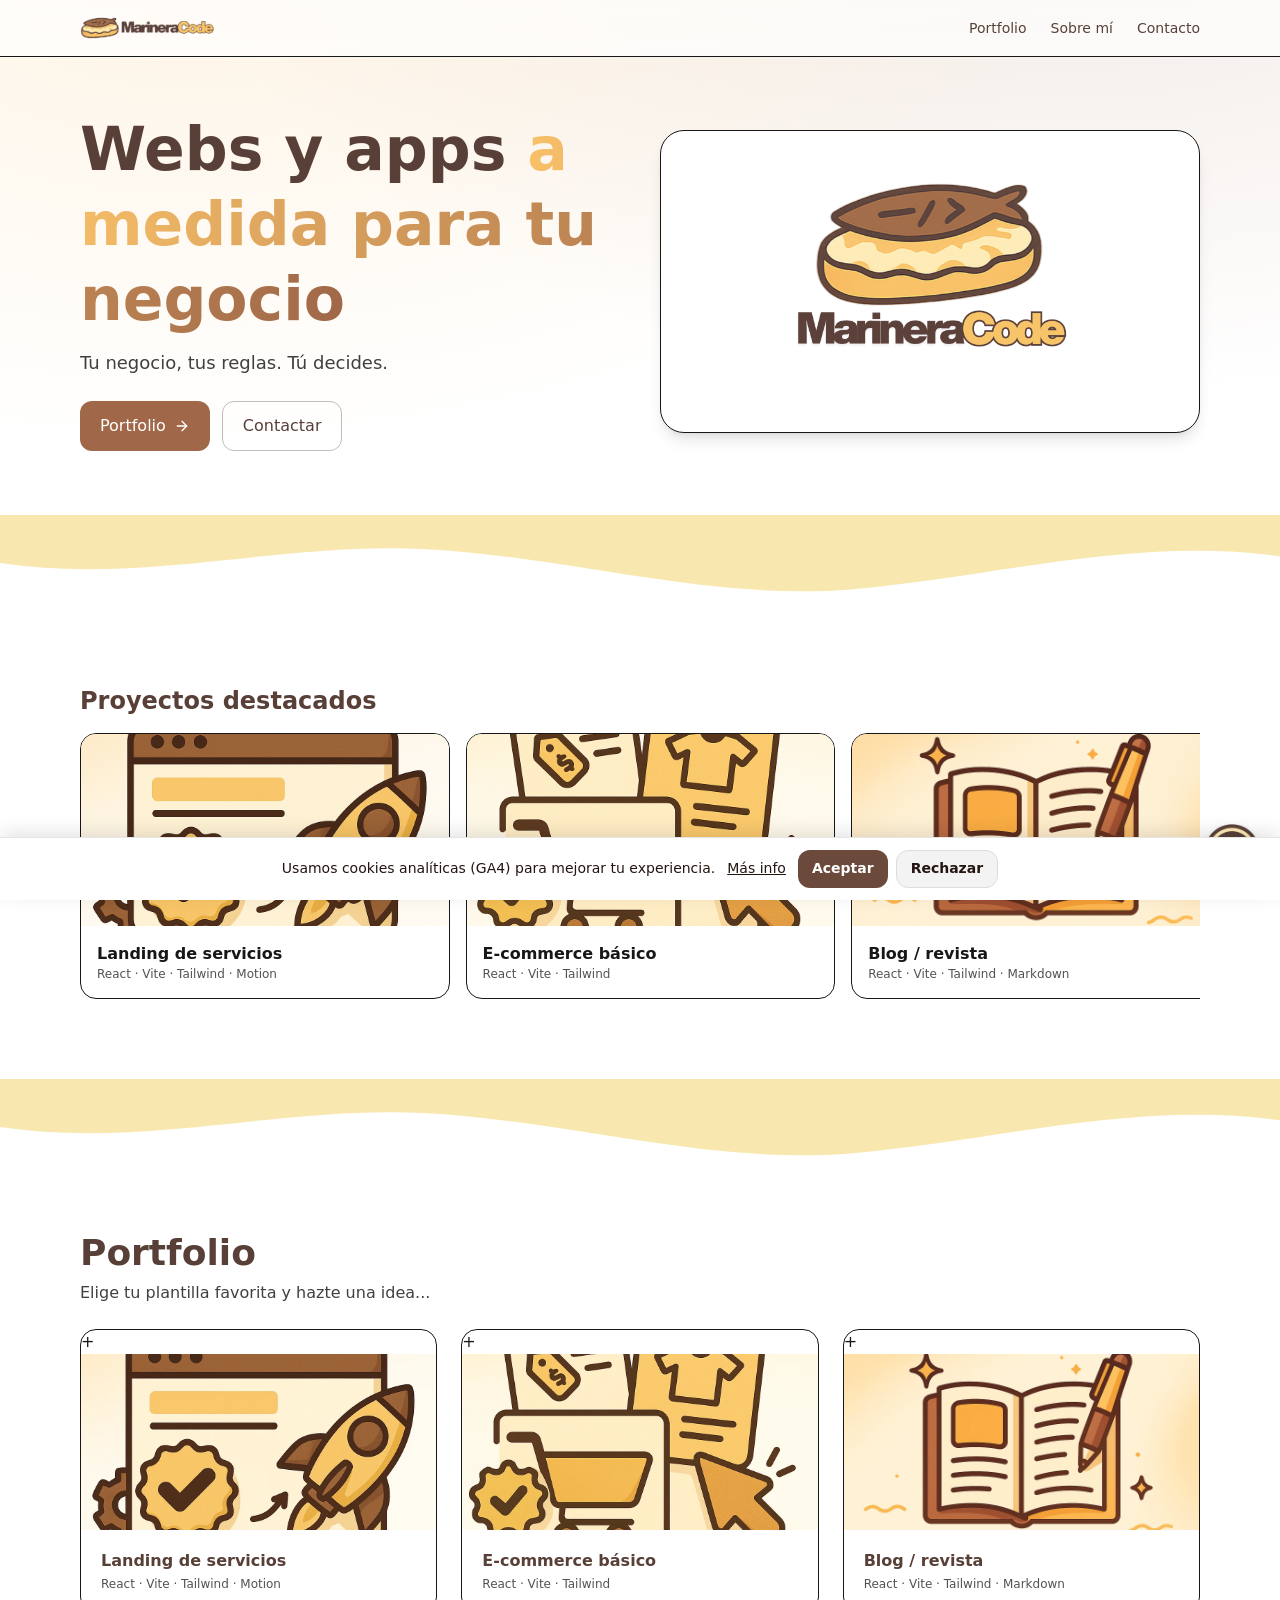
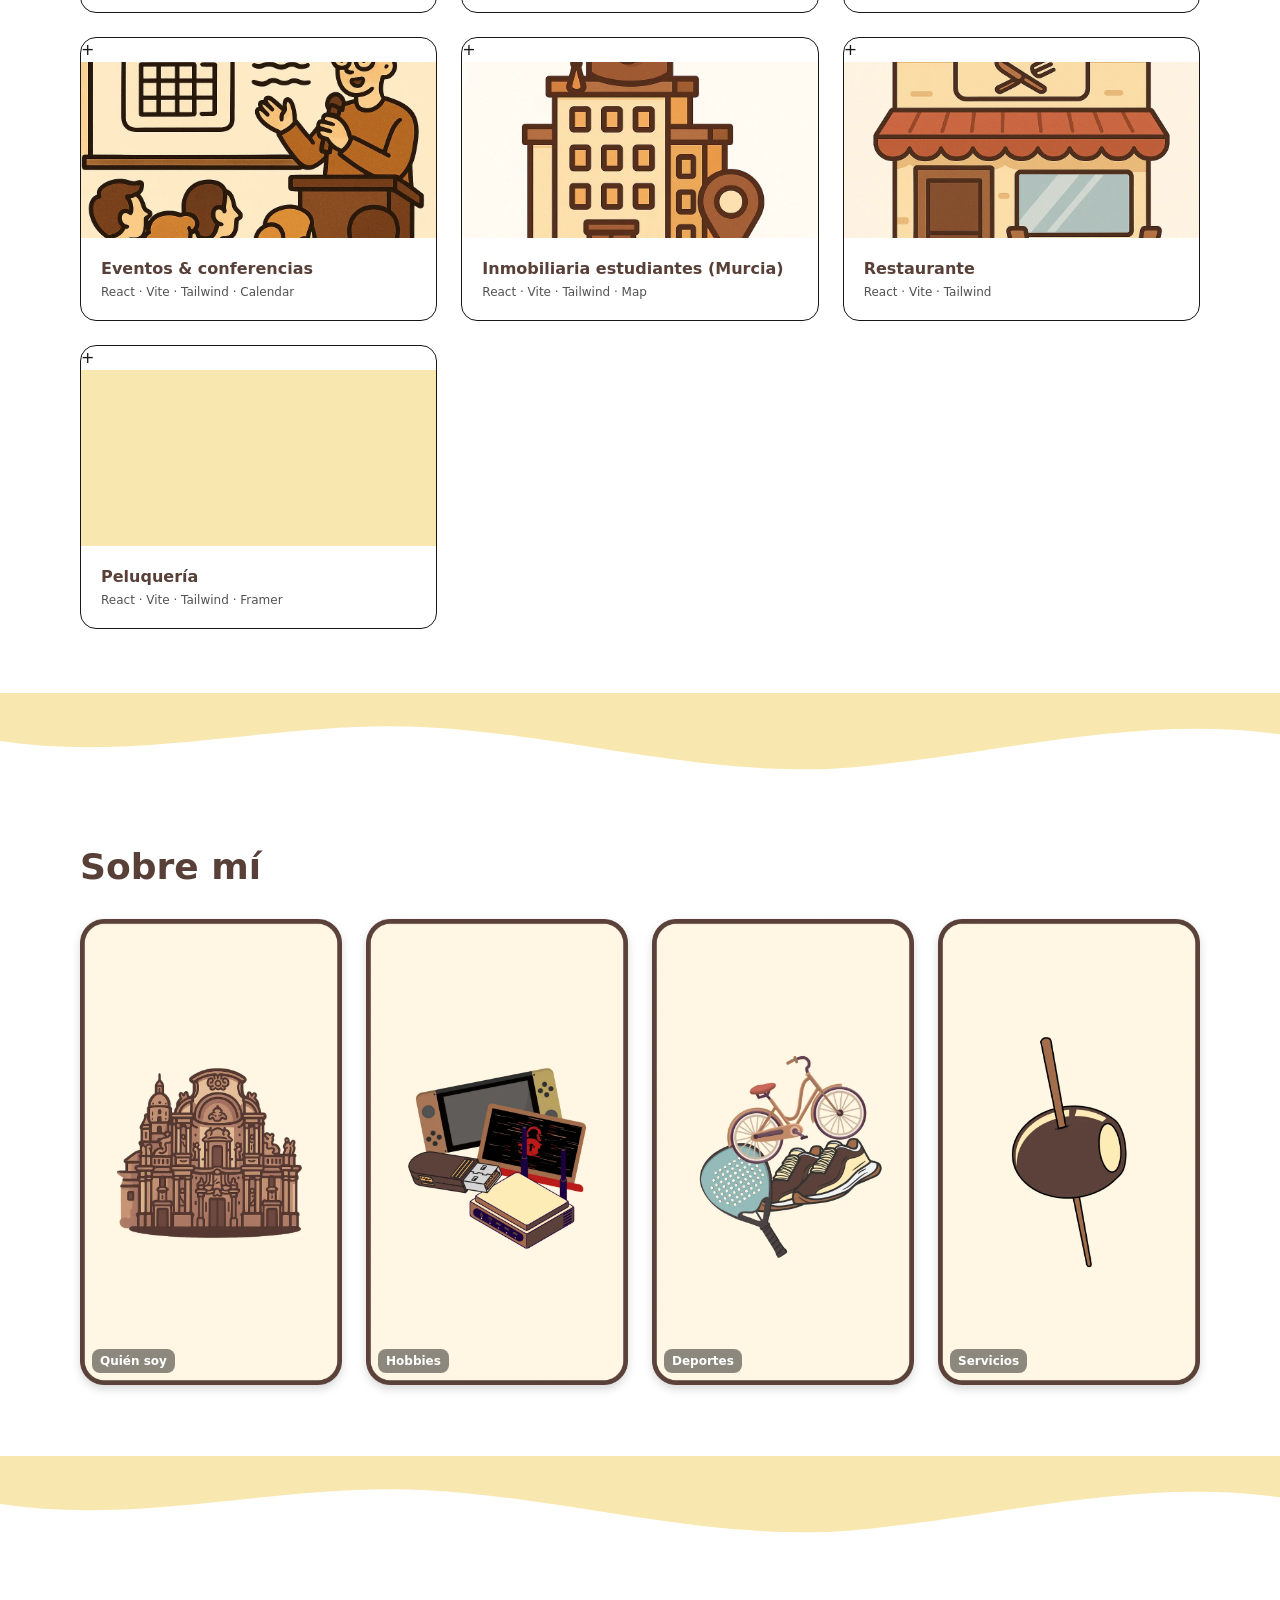
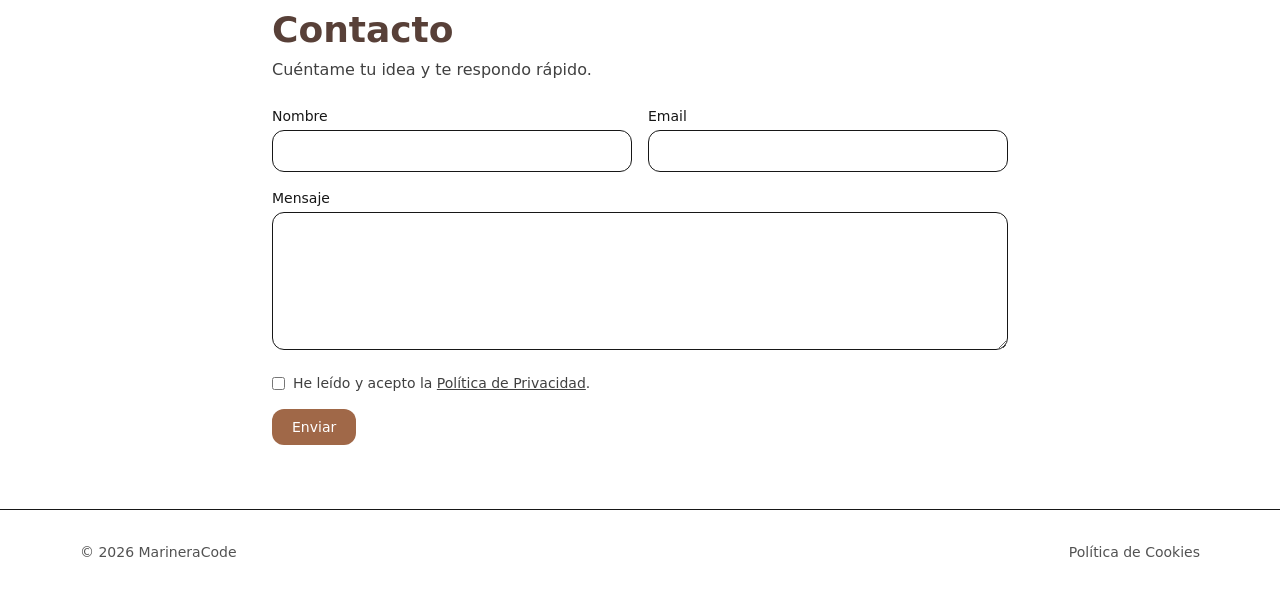
==== commit 768e3f6a: "Updates" ====
--- a/index.html
+++ b/index.html
@@ -87,7 +87,7 @@
   <!-- Si tenías una CSP <meta> que te rompía el HTTP, déjala fuera hasta tener HTTPS OK -->
   <link rel="preload" as="image" href="/logo-rectangular.png" /> 
-  <script type="module" crossorigin src="/assets/index-SJ6uSYz9.js"></script>
+  <script type="module" crossorigin src="/assets/index-B-Hb95da.js"></script>
   <link rel="stylesheet" crossorigin href="/assets/index-Y41HvGXp.css">
 </head>
 
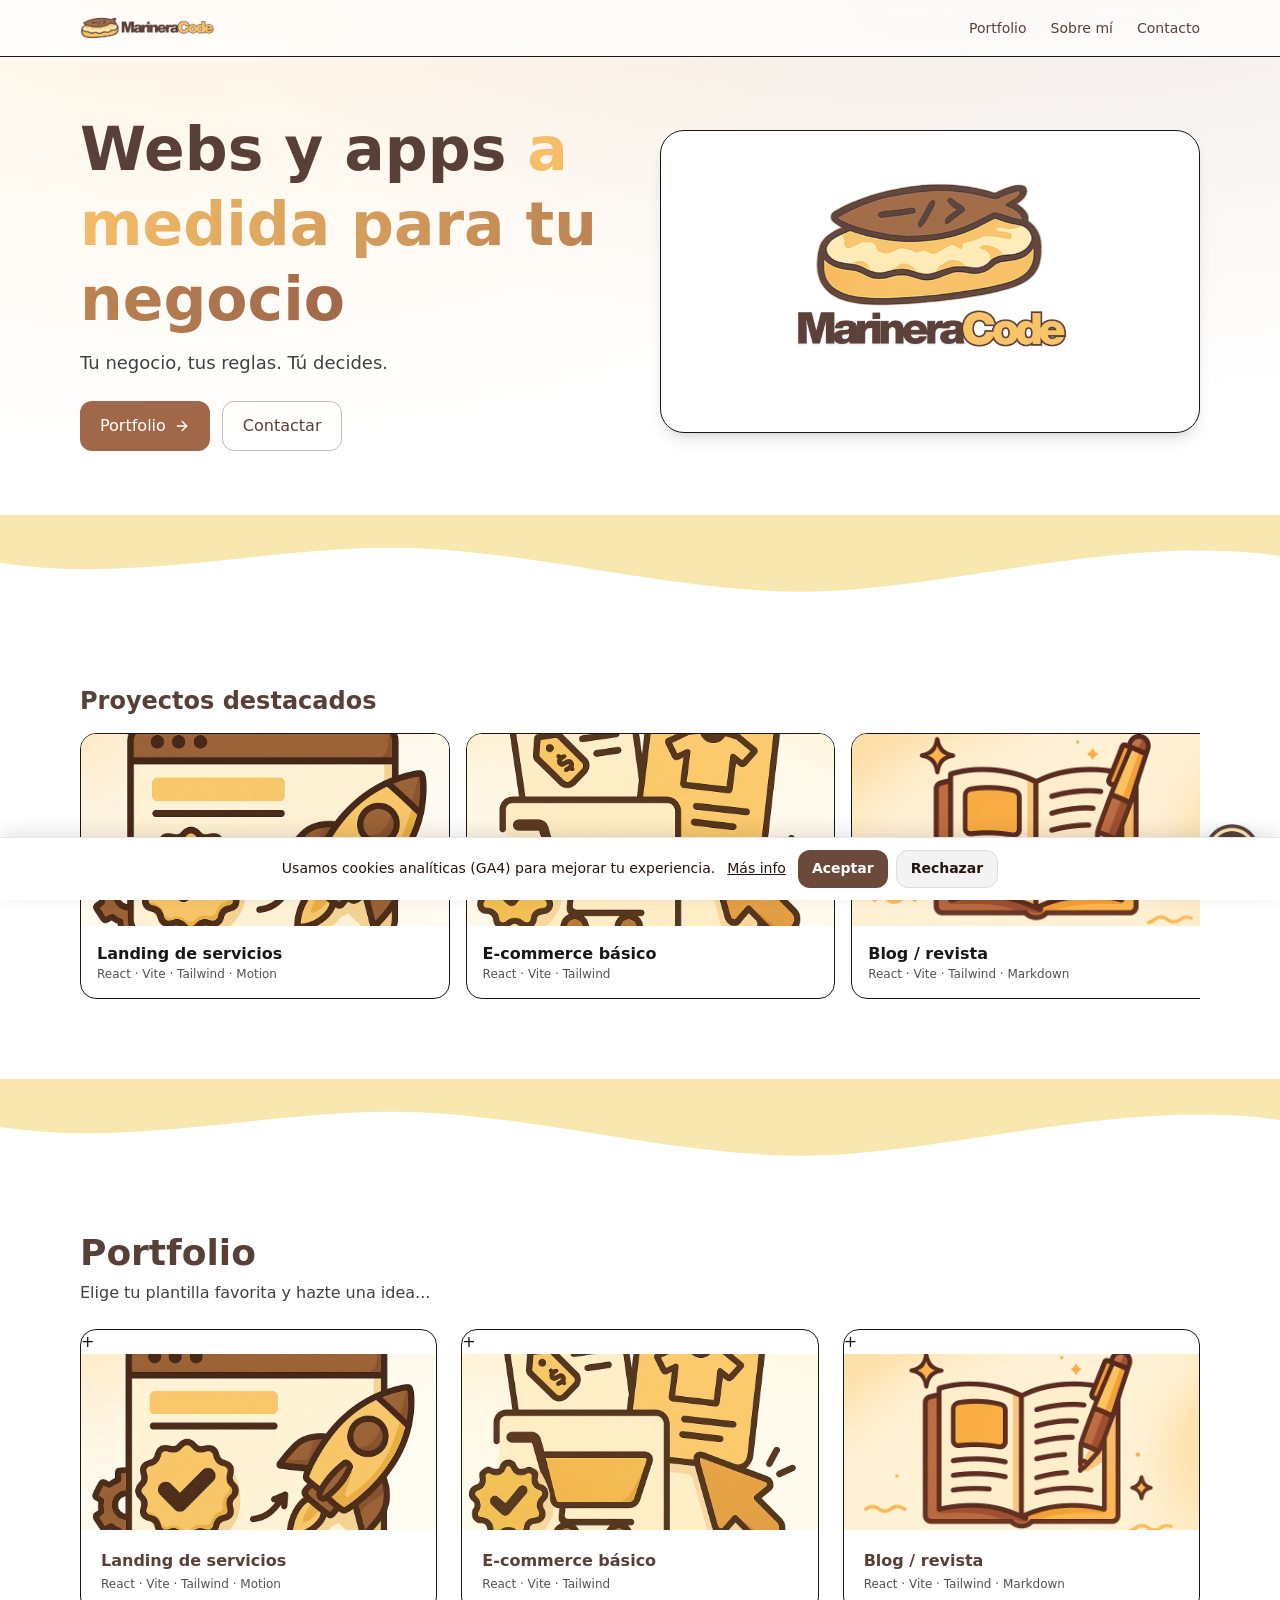
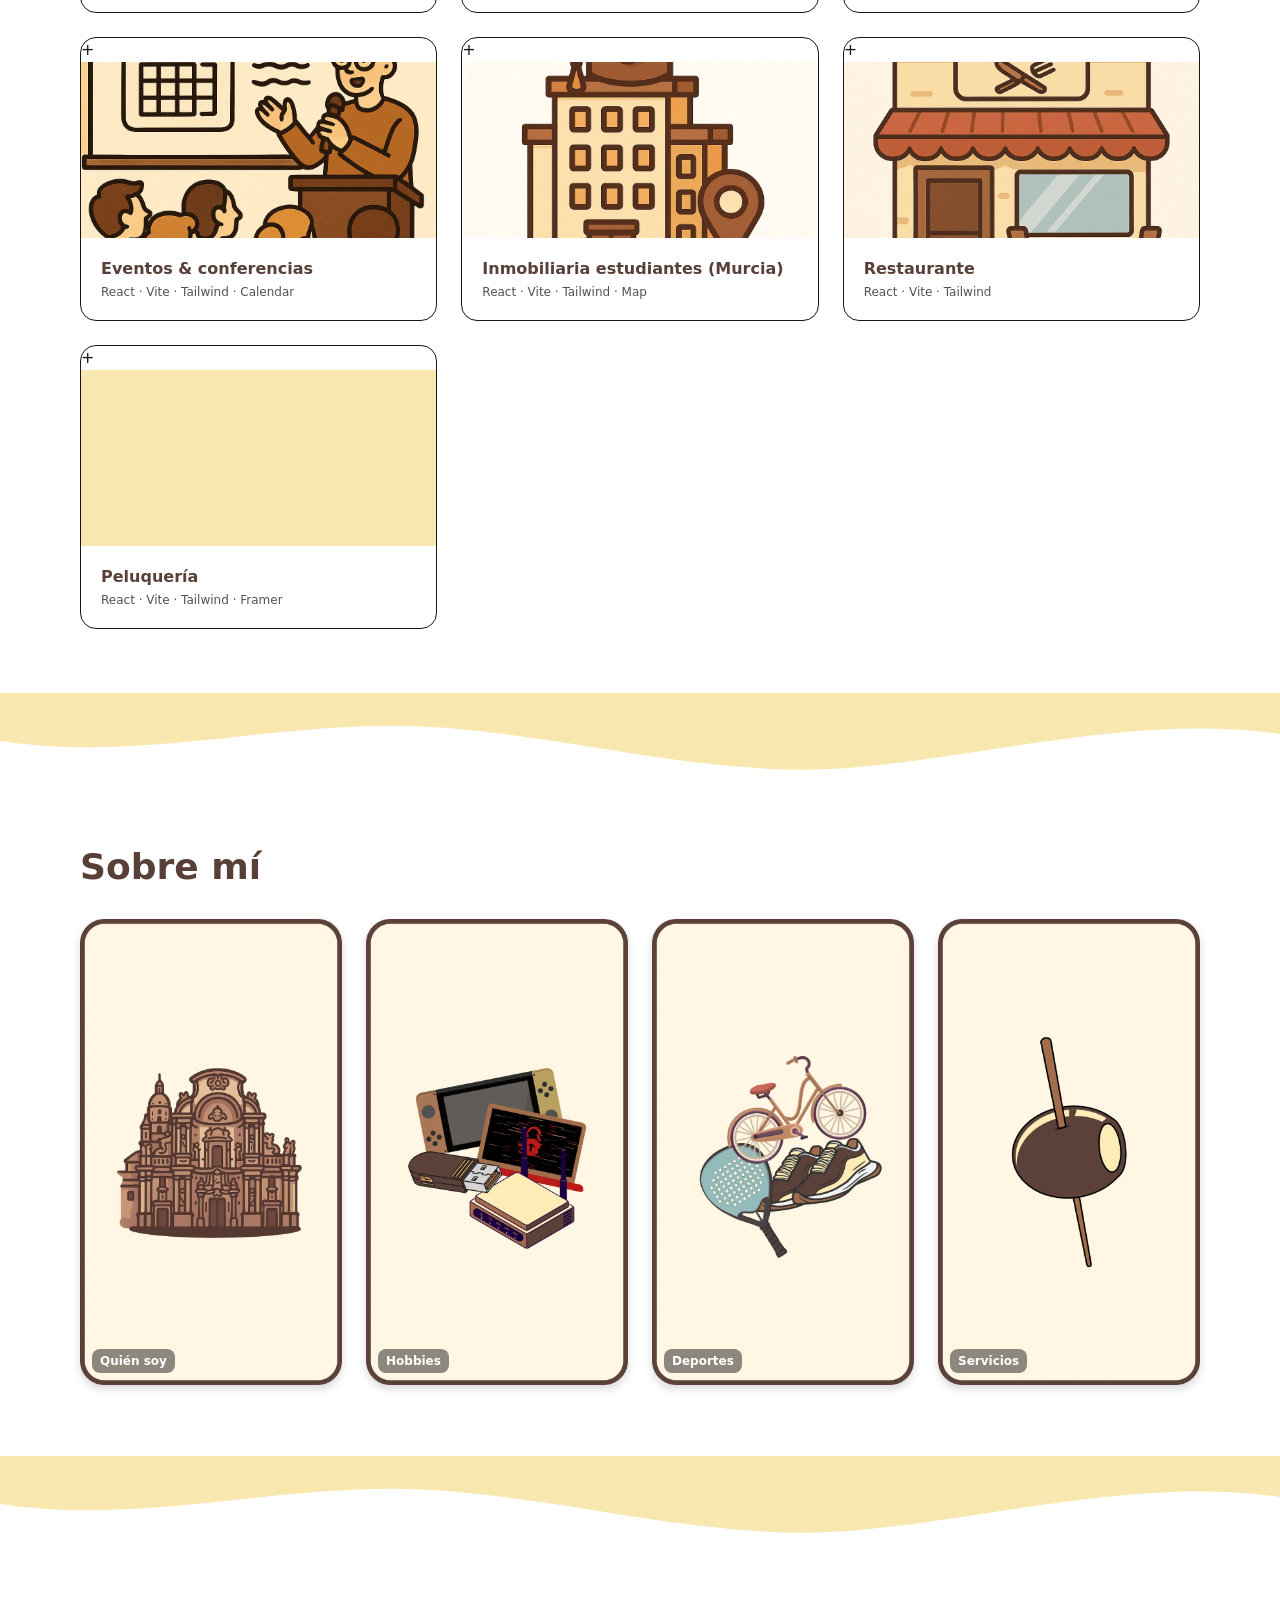
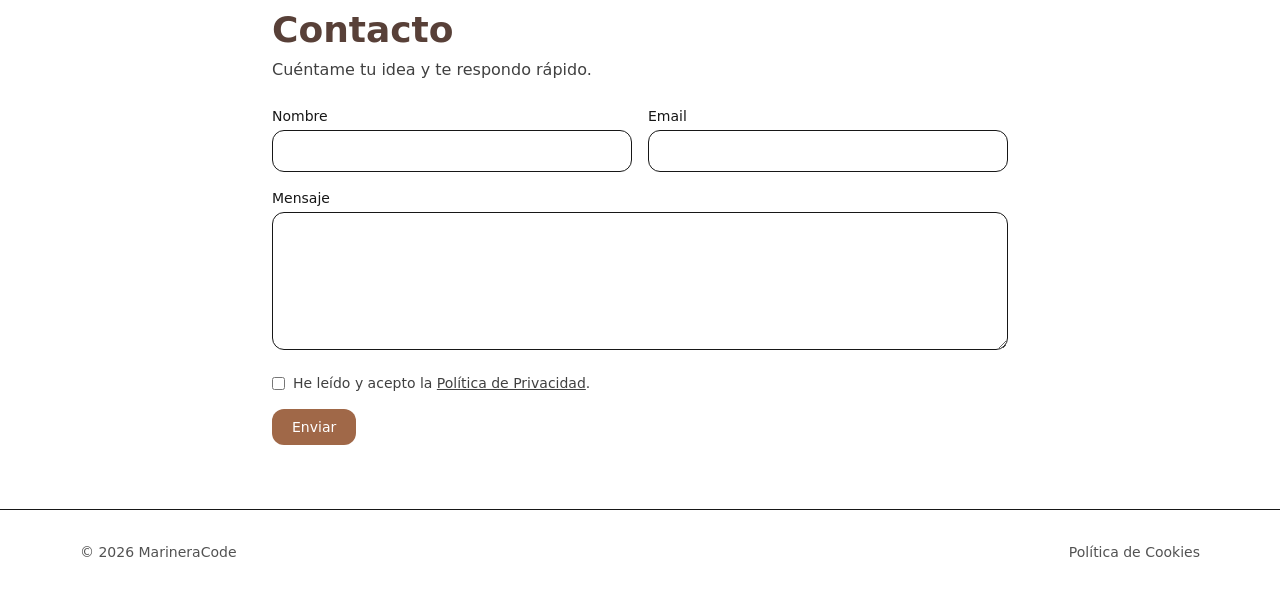
==== commit 292171ee: "Updates" ====
--- a/index.html
+++ b/index.html
@@ -2,42 +2,23 @@
 <html lang="es">
 
 <head>
-  <!-- Google tag (gtag.js) + Consent Mode v2 -->
+  <!-- Consent por defecto (denied) -->
   <script>
     window.dataLayer = window.dataLayer || [];
-    function gtag(){ dataLayer.push(arguments); }
-
+    function gtag(){ dataLayer.push(arguments) }
     gtag('consent', 'default', {
-      'ad_storage': 'denied',
-      'analytics_storage': 'denied',
-      'ad_user_data': 'denied',
-      'ad_personalization': 'denied',
-      'wait_for_update': 500
+      analytics_storage: 'denied',
+      ad_storage: 'denied',
+      ad_user_data: 'denied',
+      ad_personalization: 'denied'
     });
-
     gtag('set', 'url_passthrough', true);
   </script>
-  <script async src="https://www.googletagmanager.com/gtag/js?id=G-RWYJ8T2Q7V"></script>
-  <script>
-    gtag('js', new Date());
-    gtag('config', 'G-RWYJ8T2Q7V', {
-      send_page_view: true,
-      debug_mode: location.hostname === 'localhost'
-    });
 
-    window.addEventListener('hashchange', () => {
-      gtag('event', 'page_view', {
-        page_location: location.href,
-        page_title: document.title
-      });
-    });
-  </script>
-
-  <script>window.base = "/";</script>
-
+  <!-- Carga ÚNICA del banner -->
   <script>
     (function () {
-      var v = '2025-09-12-1'; // súbelo al cambiar el archivo
+      var v = '2025-09-12-2'; // súbelo cuando cambies el archivo
       var s = document.createElement('script');
       s.src = '/js/cookie-consent.v2.js?v=' + v;
       s.defer = true;
@@ -45,7 +26,14 @@
     })();
   </script>
 
-  <script src="/js/cookie-consent.v2.js"></script>
+  <!-- GA4 lib y config -->
+  <script async src="https://www.googletagmanager.com/gtag/js?id=G-RWYJ8T2Q7V"></script>
+  <script>
+    gtag('js', new Date());
+    gtag('config', 'G-RWYJ8T2Q7V', { send_page_view: false });
+  </script>
+
+  <script>window.base = "/";</script>
 
   <script type="application/ld+json">
   {
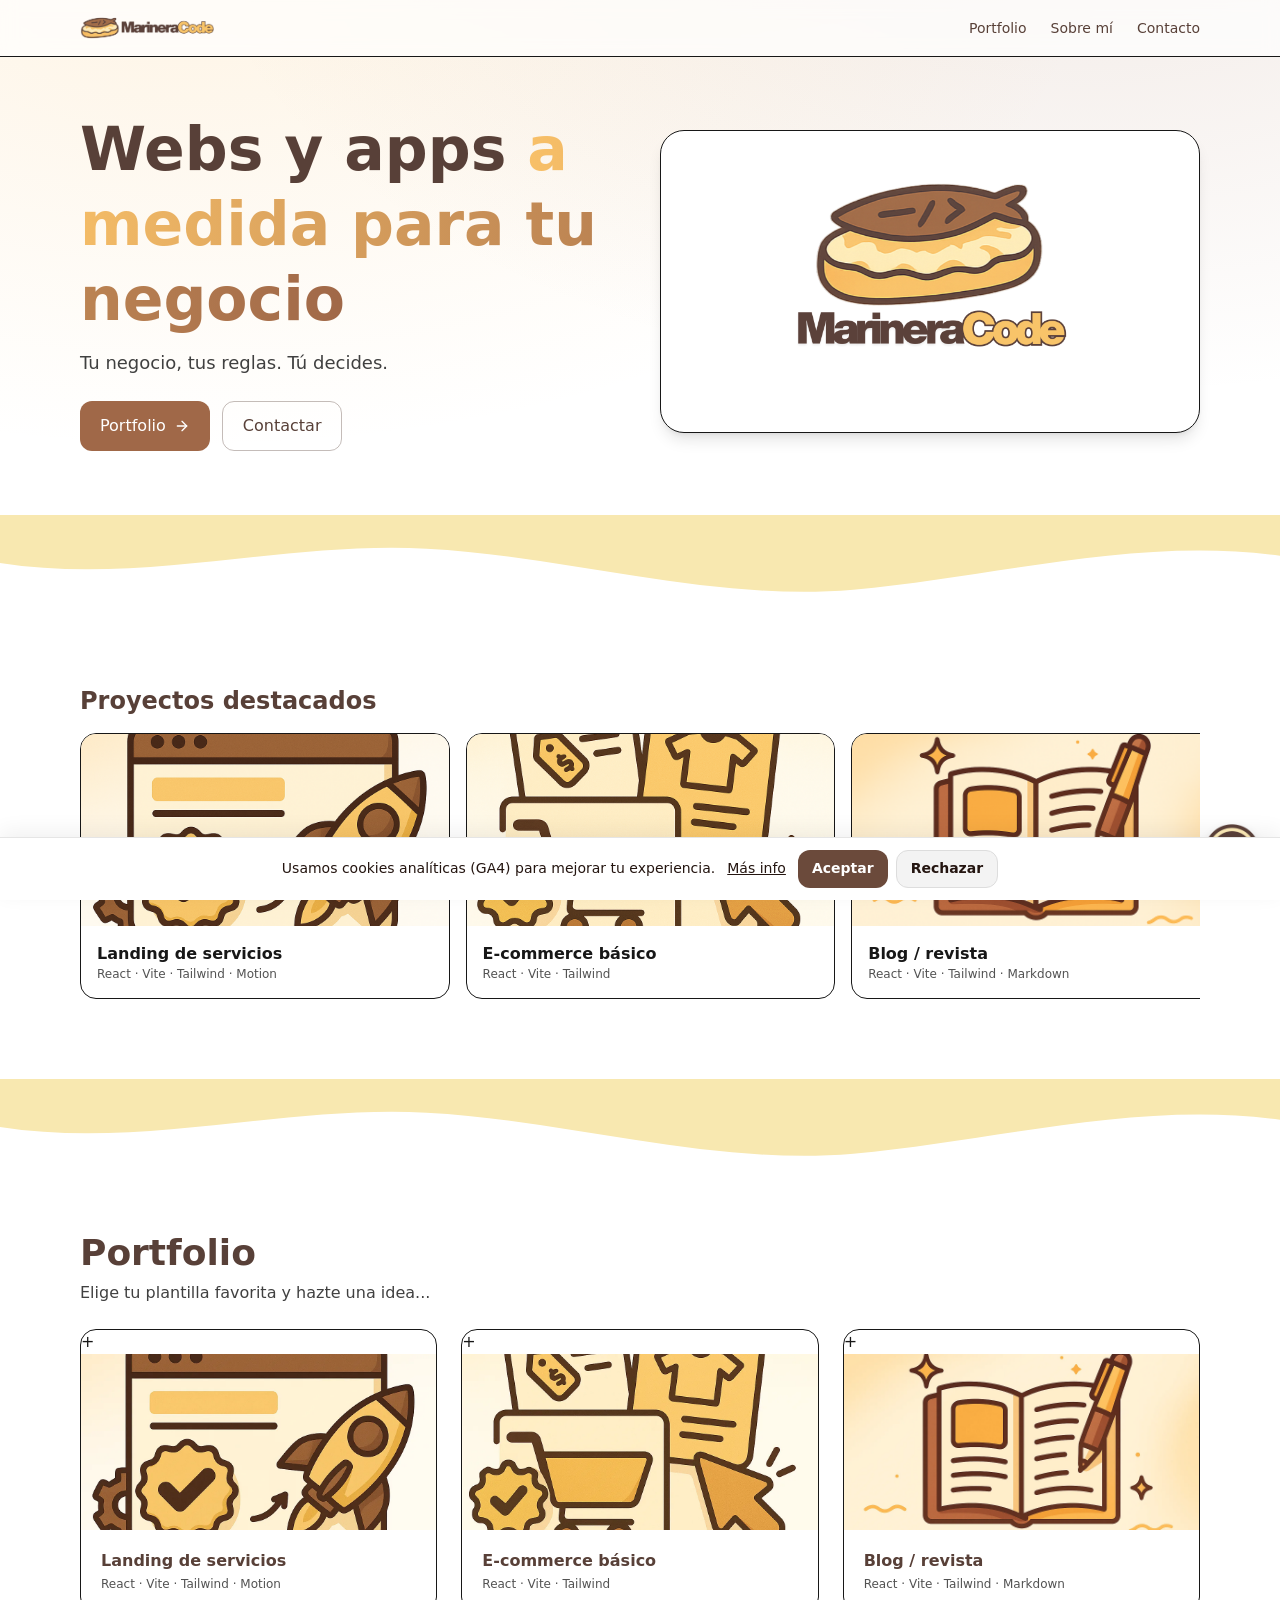
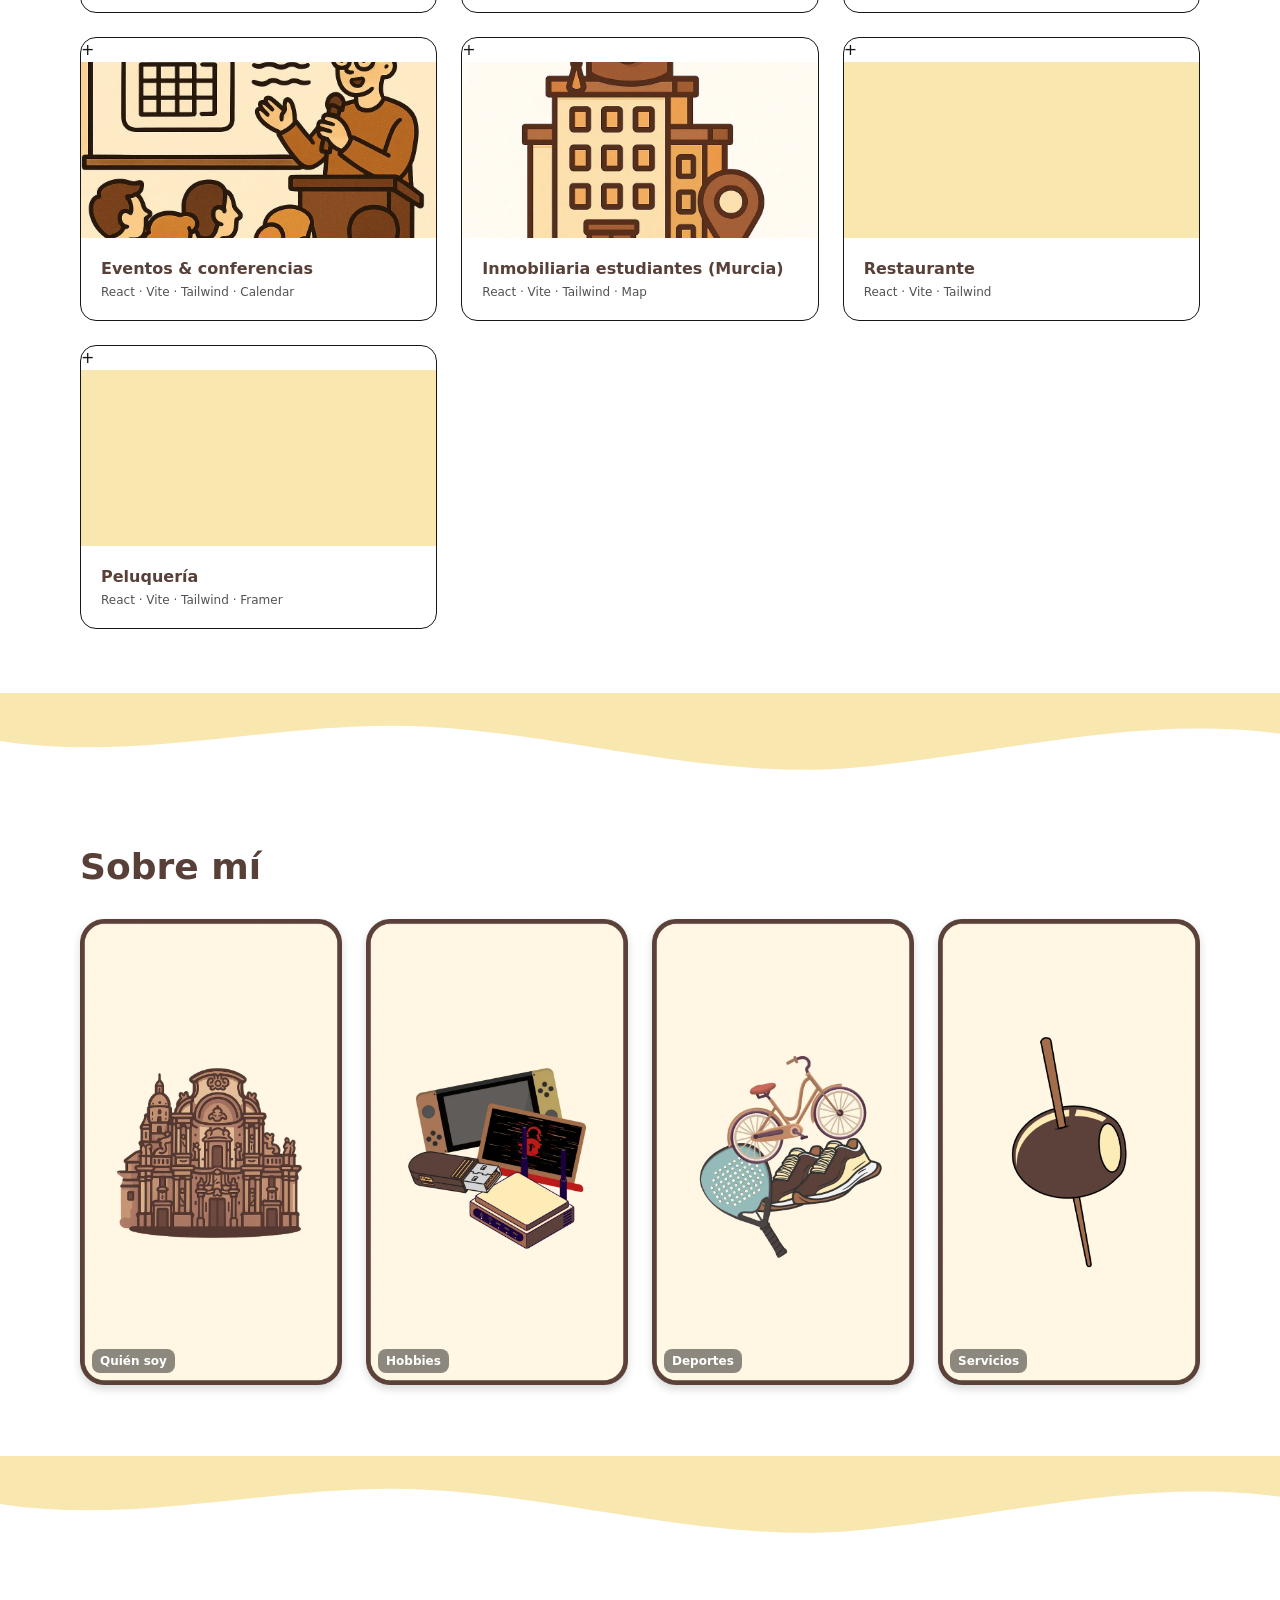
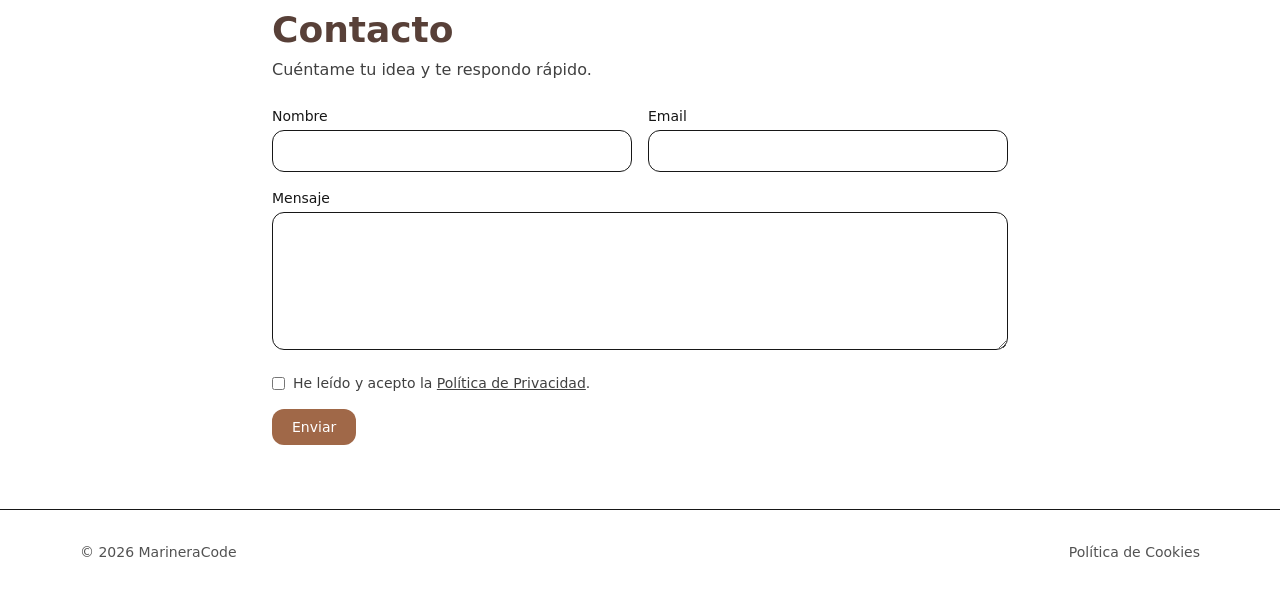
==== commit ce71c232: "Updates" ====
--- a/index.html
+++ b/index.html
@@ -1,40 +1,27 @@
 <!doctype html>
 <html lang="es">
+<head>
+  <meta charset="UTF-8" />
+  <meta name="viewport" content="width=device-width, initial-scale=1" />
+  <title>MarineraCode — Portfolio</title>
+  <meta name="description" content="Desarrollo web y apps: landings, e-commerce, blog, eventos e inmobiliaria." />
+  <meta name="theme-color" content="#A06848" />
+  <link rel="canonical" href="https://marineracode.com/">
 
-<head>
-  <!-- Consent por defecto (denied) -->
-  <script>
-    window.dataLayer = window.dataLayer || [];
-    function gtag(){ dataLayer.push(arguments) }
-    gtag('consent', 'default', {
-      analytics_storage: 'denied',
-      ad_storage: 'denied',
-      ad_user_data: 'denied',
-      ad_personalization: 'denied'
-    });
-    gtag('set', 'url_passthrough', true);
-  </script>
+  <!-- Iconos -->
+  <link rel="icon" type="image/png" sizes="32x32" href="/logo-512.png" />
+  <link rel="icon" type="image/png" sizes="192x192" href="/logo-512.png" />
+  <link rel="apple-touch-icon" href="/logo-512.png" />
+  <link rel="preload" as="image" href="/logo-rectangular.png" />
 
-  <!-- Carga ÚNICA del banner -->
-  <script>
-    (function () {
-      var v = '2025-09-12-2'; // súbelo cuando cambies el archivo
-      var s = document.createElement('script');
-      s.src = '/js/cookie-consent.v2.js?v=' + v;
-      s.defer = true;
-      document.head.appendChild(s);
-    })();
-  </script>
+  <!-- Open Graph -->
+  <meta property="og:title" content="MarineraCode — Portfolio" />
+  <meta property="og:description" content="Webs y apps modernas, con sabor murciano ;)" />
+  <meta property="og:type" content="website" />
+  <meta property="og:image" content="/logo-con-letras.png" />
+  <meta name="twitter:card" content="summary_large_image">
 
-  <!-- GA4 lib y config -->
-  <script async src="https://www.googletagmanager.com/gtag/js?id=G-RWYJ8T2Q7V"></script>
-  <script>
-    gtag('js', new Date());
-    gtag('config', 'G-RWYJ8T2Q7V', { send_page_view: false });
-  </script>
-
-  <script>window.base = "/";</script>
-
+  <!-- Schema.org -->
   <script type="application/ld+json">
   {
     "@context": "https://schema.org",
@@ -53,68 +40,46 @@
   }
   </script>
 
-  <meta charset="UTF-8" />
-  <meta name="viewport" content="width=device-width, initial-scale=1" />
-  <title>MarineraCode — Portfolio</title>
-  <meta name="description" content="Desarrollo web y apps: landings, e-commerce, blog, eventos e inmobiliaria." />
-  <meta name="theme-color" content="#A06848" />
+  <!-- Consent Mode por defecto (denied) -->
+  <script>
+    window.dataLayer = window.dataLayer || [];
+    function gtag(){ dataLayer.push(arguments) }
+    gtag('consent', 'default', {
+      analytics_storage: 'denied',
+      ad_storage: 'denied',
+      ad_user_data: 'denied',
+      ad_personalization: 'denied'
+    });
+    gtag('set', 'url_passthrough', true);
+  </script>
 
-  <!-- Favicon / PWA -->
-   <link rel="canonical" href="https://marineracode.com/">
-  <link rel="icon" type="image/png" sizes="32x32" href="/logo-512.png" />
-  <link rel="icon" type="image/png" sizes="192x192" href="/logo-512.png" />
-  <link rel="apple-touch-icon" href="/logo-512.png" />
+  <!-- Carga ÚNICA del banner de cookies (v cambiar al actualizar el archivo) -->
+  <script>
+    (function () {
+      var v = '2025-09-12-3';
+      var s = document.createElement('script');
+      s.src = '/js/cookie-consent.v2.js?v=' + v;
+      s.defer = true;
+      document.head.appendChild(s);
+    })();
+  </script>
 
-  <!-- Open Graph -->
-  <meta property="og:title" content="MarineraCode — Portfolio" />
-  <meta property="og:description" content="Webs y apps modernas, con sabor murciano ;)" />
-  <meta property="og:type" content="website" />
-  <meta property="og:image" content="/logo-con-letras.png" />
-  <meta name="twitter:card" content="summary_large_image">
-
-  <!-- Si tenías una CSP <meta> que te rompía el HTTP, déjala fuera hasta tener HTTPS OK -->
-  <link rel="preload" as="image" href="/logo-rectangular.png" />-
+  <!-- GA4 -->
+  <script async src="https://www.googletagmanager.com/gtag/js?id=G-RWYJ8T2Q7V"></script>
+  <script>
+    gtag('js', new Date());
+    gtag('config', 'G-RWYJ8T2Q7V', { send_page_view: false });
+  </script>
   <script type="module" crossorigin src="/assets/index-B-Hb95da.js"></script>
   <link rel="stylesheet" crossorigin href="/assets/index-Y41HvGXp.css">
 </head>
 
 <body class="bg-white text-neutral-900">
-    <div id="root"></div>+  <div id="root"></div>
 
-    <div id="cookie-bar" style="
-      position:fixed;left:0;right:0;bottom:0;z-index:9999;
-      background:#fff; border-top:1px solid #ddd; padding:12px 16px;
-      display:flex;gap:12px;justify-content:center;align-items:center;
-      box-shadow:0 -6px 20px rgba(0,0,0,.06); font:14px/1.3 system-ui, sans-serif;">
-      <span>Usamos cookies analíticas para mejorar tu experiencia.</span>
-      <button id="cookie-accept" style="
-        background:#6b4a3b;color:#fff;border:0;border-radius:12px;padding:8px 14px;font-weight:600;cursor:pointer;">
-        Aceptar
-      </button>
-    </div>
-    <script>
-      (function () {
-        const KEY = 'mc_consent';
-        const saved = localStorage.getItem(KEY);
-        const bar = document.getElementById('cookie-bar');
-        if (saved === 'granted') { bar.remove(); return; }
+  <!-- Vite entry (cárgalo solo una vez) --> 
-        document.getElementById('cookie-accept').addEventListener('click', () => {
-          // Actualiza Consent Mode → permite analytics
-          gtag('consent', 'update', {
-            'analytics_storage': 'granted',
-            'ad_storage': 'denied',
-            'ad_user_data': 'denied',
-            'ad_personalization': 'denied'
-          });
-          localStorage.setItem(KEY, 'granted');
-          bar.remove();
-          // dispara un page_view inmediatamente tras el consentimiento
-          gtag('event', 'page_view', { page_location: location.href, page_title: document.title });
-        });
-      })();
-    </script>
+
+  <!-- NO MÁS banners inline aquí -->
 </body>
-
-</html>+</html>
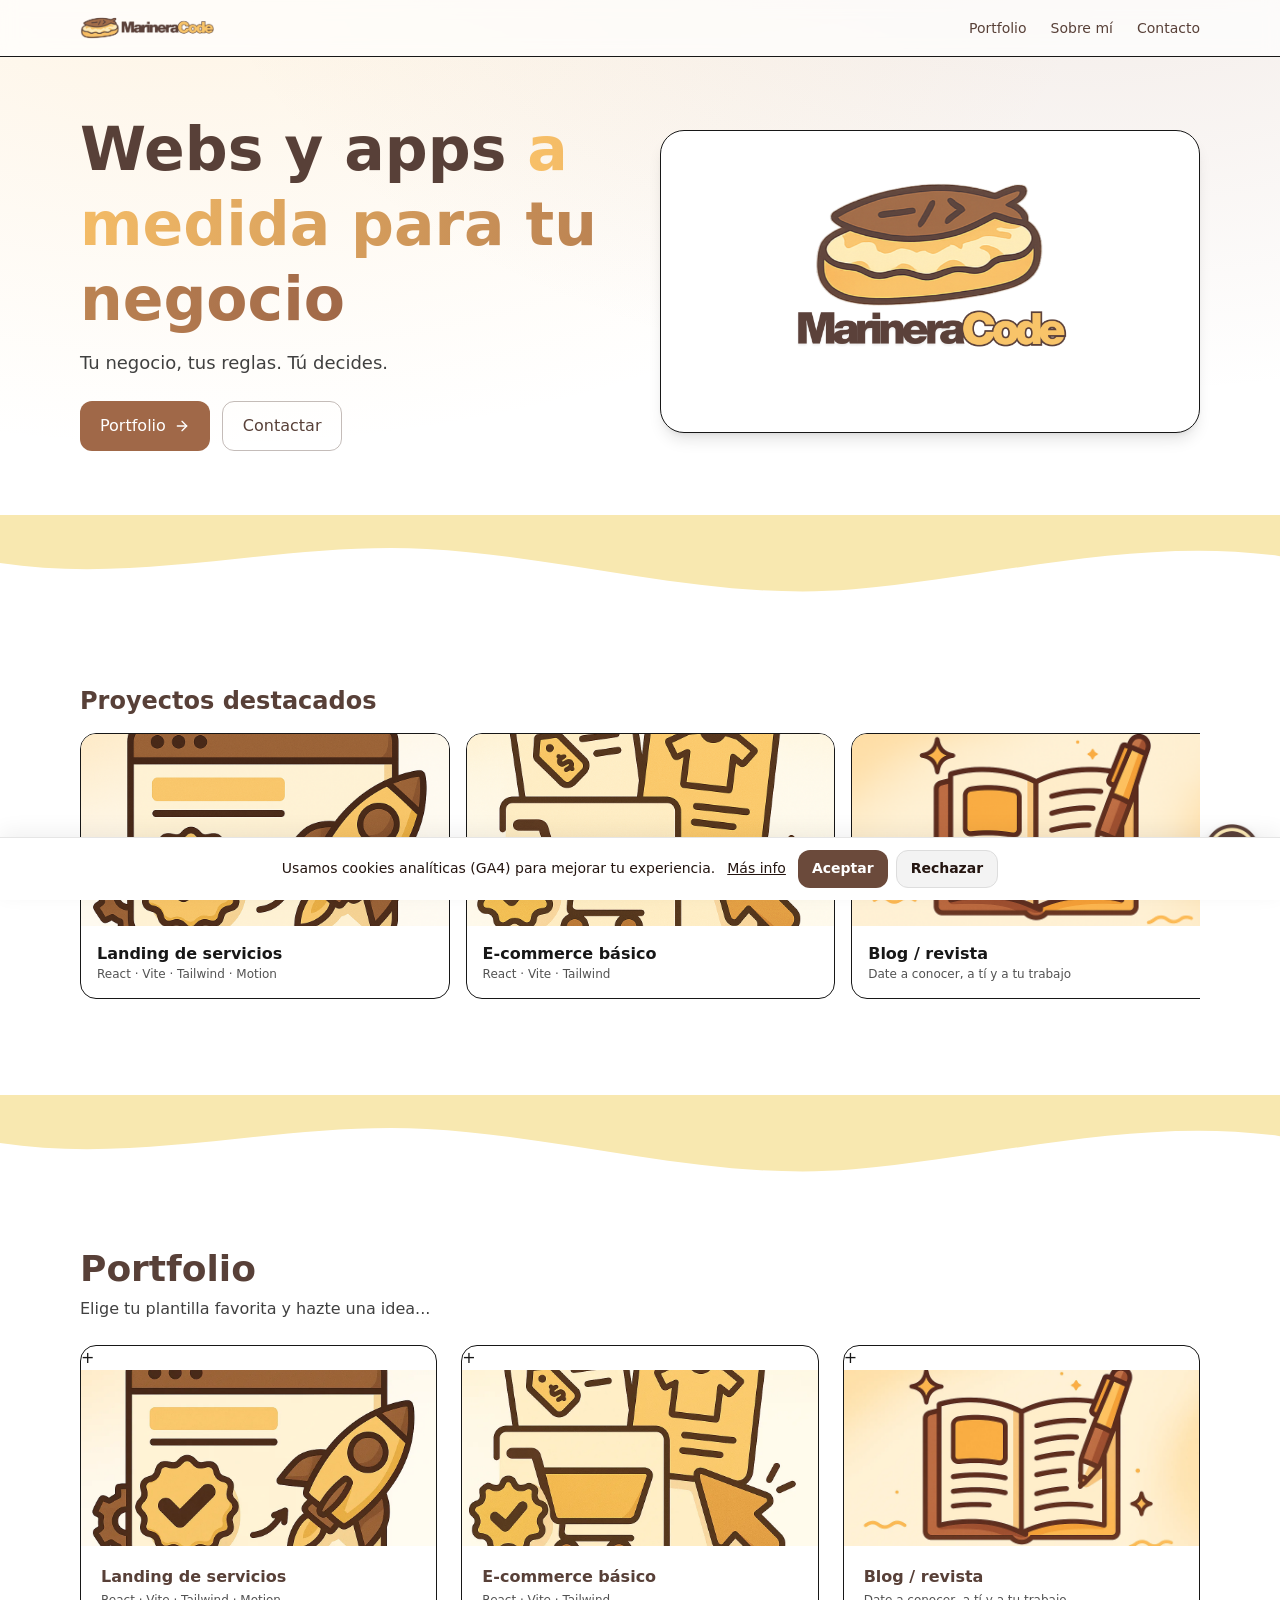
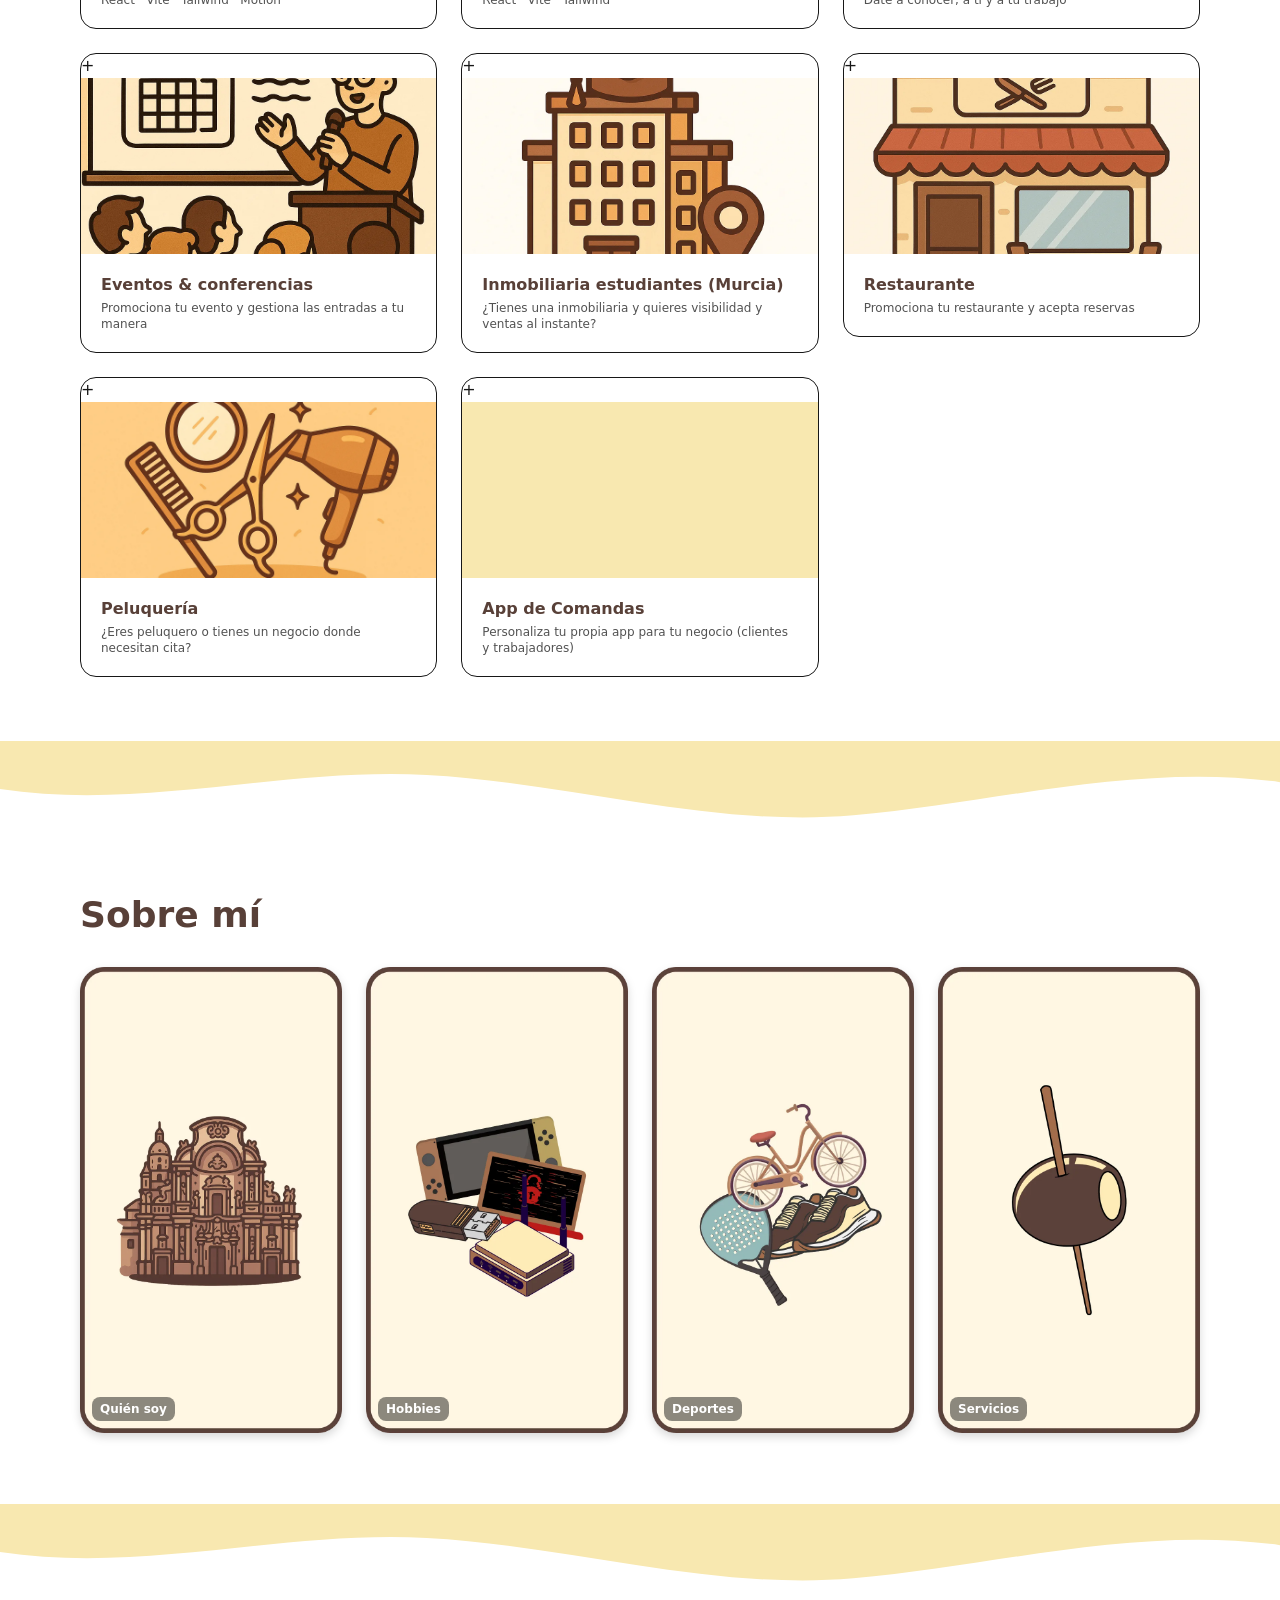
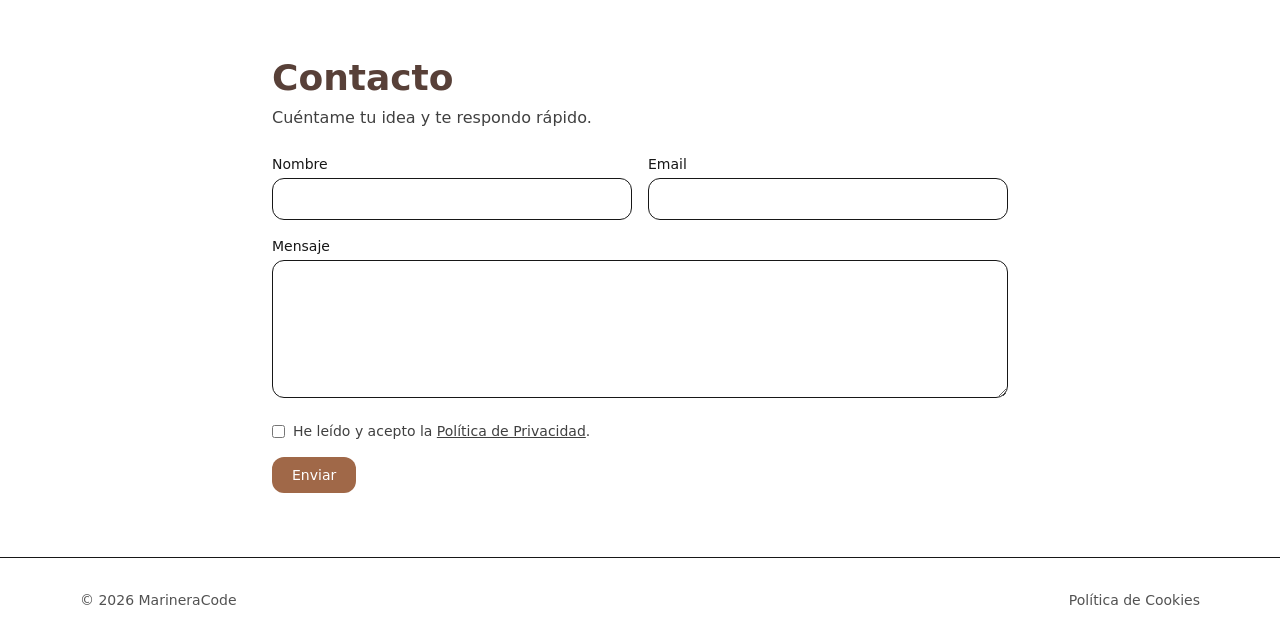
==== commit f3b11e32: "Updates" ====
--- a/index.html
+++ b/index.html
@@ -70,7 +70,7 @@
     gtag('js', new Date());
     gtag('config', 'G-RWYJ8T2Q7V', { send_page_view: false });
   </script>
-  <script type="module" crossorigin src="/assets/index-B-Hb95da.js"></script>
+  <script type="module" crossorigin src="/assets/index-CfBm2FtM.js"></script>
   <link rel="stylesheet" crossorigin href="/assets/index-Y41HvGXp.css">
 </head>
 
